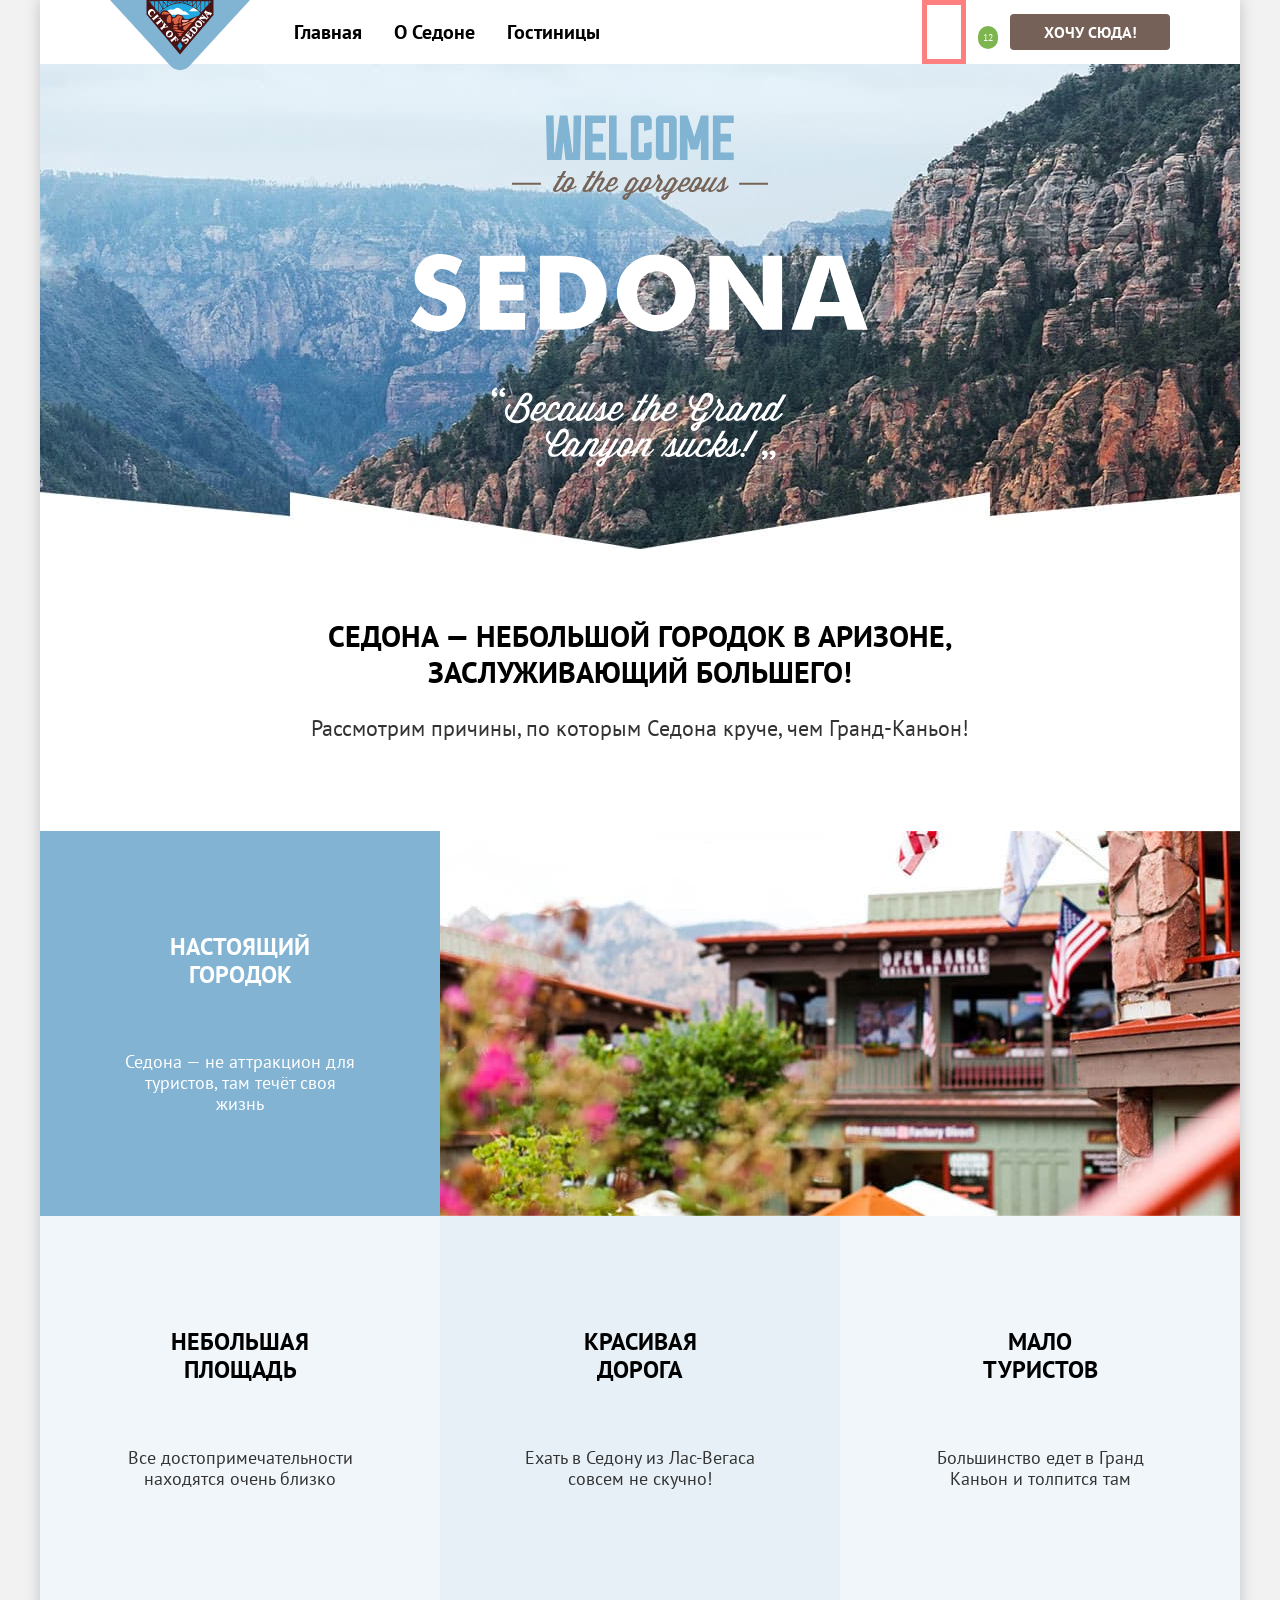
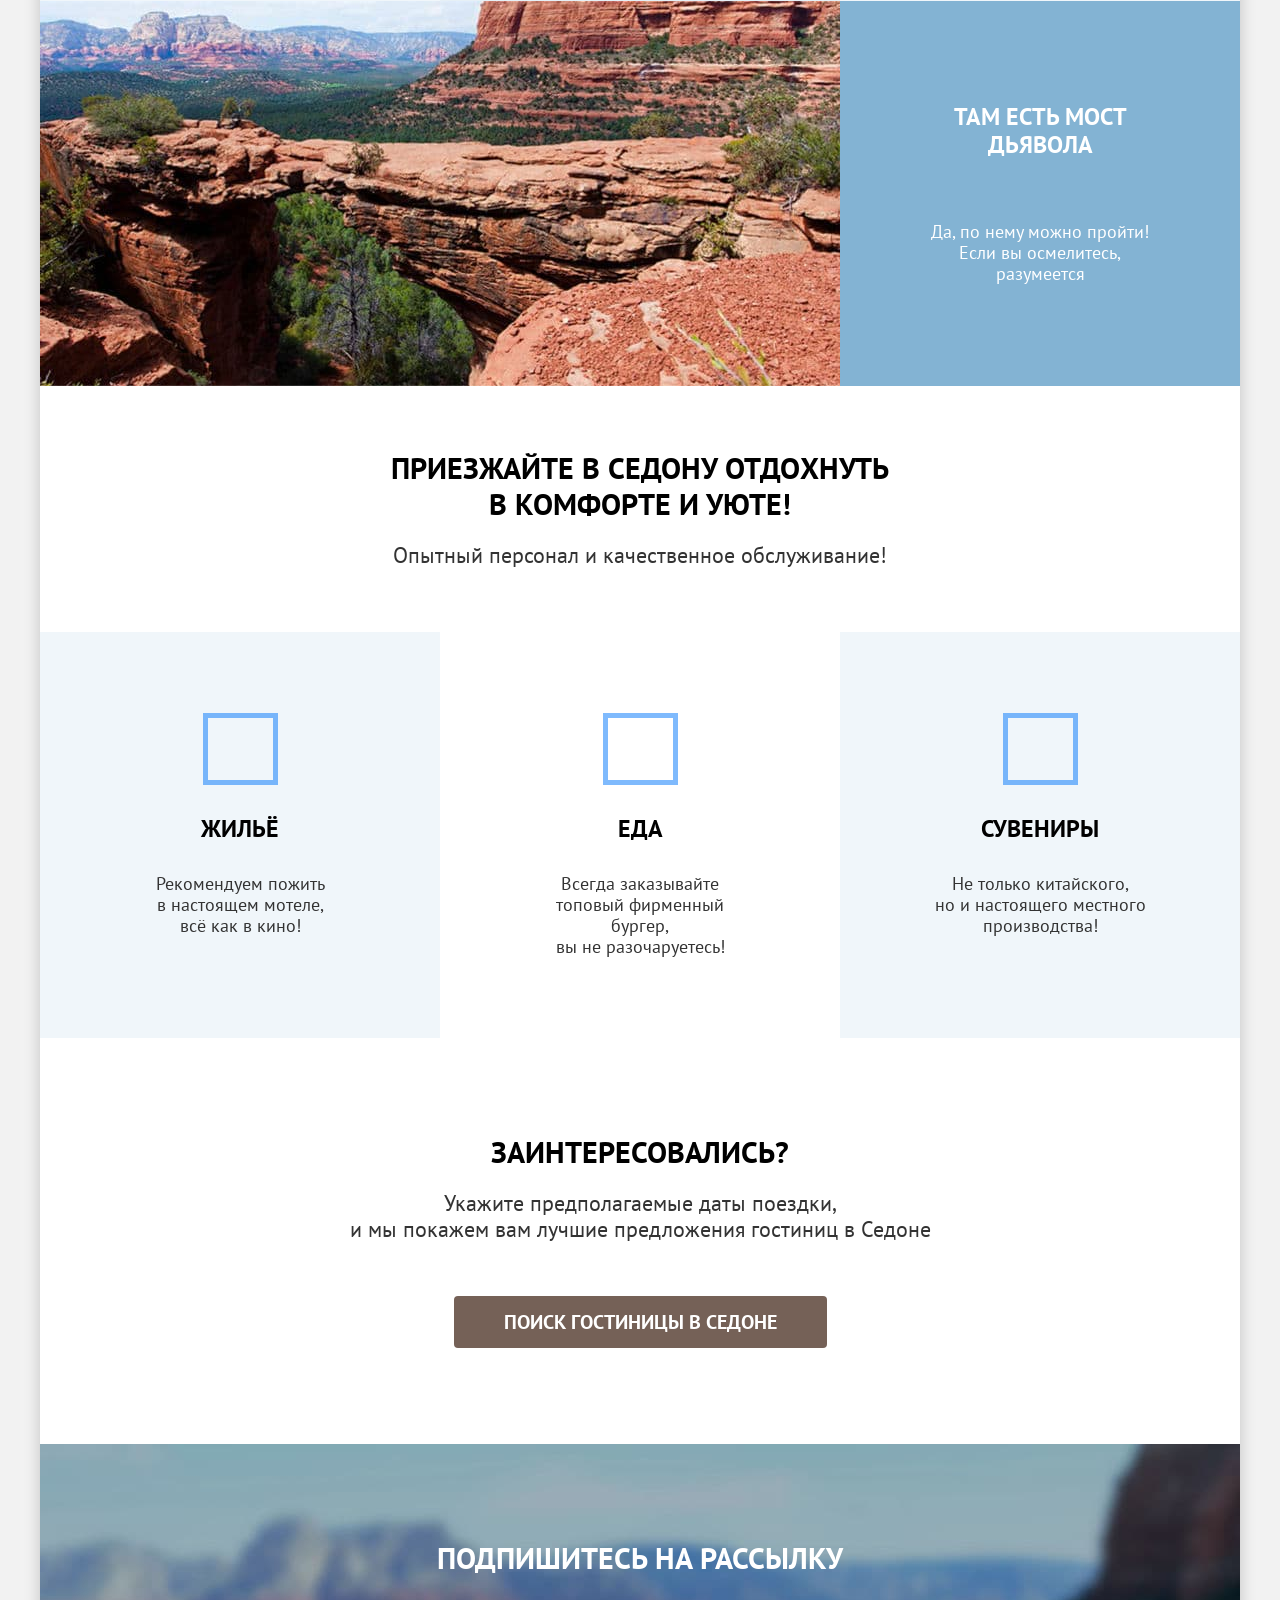
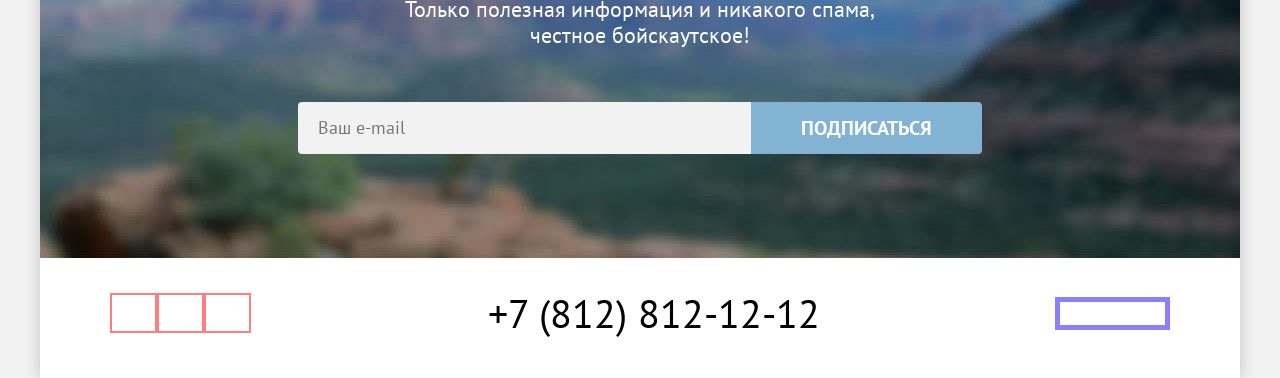
==== index.html @ a5dc52ec "Добавляет изменения в микросетках разметки" ====
<!DOCTYPE html>
<html lang="ru">

<head>
   <meta charset="utf-8">
   <title>Город Седона – каньоны Аризоны</title>
   <link rel="stylesheet" href="styles/styles.css">
</head>

<body>
   <div class="container">
      <header class="header" data-test="header">
         <nav class="nav">
            <a class="logo" href="index.html" aria-current="page">
               <img src="images/logo.svg" width="140" height="70" alt="Логотип сайта города Седона">
            </a>
            <ul class="list nav-list">
               <li class="nav-item">
                  <a class="nav-link nav-link-current" aria-current="page">Главная</a>
               </li>
               <li class="nav-item">
                  <a class="nav-link" href="#">О Седоне</a>
               </li>
               <li class="nav-item">
                  <a class="nav-link" href="catalog.html">Гостиницы</a>
               </li>
            </ul>
            <ul class="list nav-list user-menu-list">
               <li class="user-menu-item">
                  <a class="nav-link user-menu-search" href="#">
                     <span class="visually-hidden">Поиск по сайту</span>
                  </a>
               </li>
               <li class="user-menu-item">
                  <a class="nav-link user-menu-favorites" href="#">
                     <span class="visually-hidden">Гостиниц в избранном</span>
                     <span class="favorites-number">12</span>
                  </a>
               </li>
               <li class="user-menu-item">
                  <a class="button user-menu-button" href="#">Хочу сюда!
                  </a>
               </li>
            </ul>
         </nav>
      </header>
      <main class="main" data-test="main">
         <section class="welcome" data-test="hero">
            <h1 class="visually-hidden">Добро пожаловать в Седону!</h1>
            <img class="welcome-img" src="images/welcome.svg" width="458" height="352" lang="en"
               alt="Welcome to the gorgeous Sedona, because the Grand Canyon sucks!">
         </section>
         <section class="advantages" data-test="advantages">
            <div class="title-wrapper advantages-wrapper">
               <h2 class="title">Седона — небольшой городок в Аризоне, заслуживающий большего!</h2>
               <p class="title-text">Рассмотрим причины, по которым Седона круче, чем Гранд-Каньон!</p>
            </div>
            <ul class="list advantages-list">
               <li class="advantages-item-special">
                  <div class="advantages-item advantages-item-wrap">
                     <h3 class="subtitle subtitle-special">Настоящий городок</h3>
                     <p class="subtitle-text">Седона — не аттракцион для туристов, там течёт своя жизнь</p>
                  </div>
                  <img class="advantages-img" src="images/pictures/town-view.jpg" width="800" height="385"
                     alt="Уголок Седоны на фоне гор">
               </li>
               <li class="advantages-item">
                  <h3 class="subtitle subtitle-advantages">Небольшая площадь</h3>
                  <p class="subtitle-text">Все достопримечательности находятся очень близко</p>
               </li>
               <li class="advantages-item advantages-item-different">
                  <h3 class="subtitle subtitle-advantages">Красивая <br> дорога</h3>
                  <p class="subtitle-text">Ехать в Седону из Лас-Вегаса совсем не скучно!</p>
               </li>
               <li class="advantages-item">
                  <h3 class="subtitle subtitle-advantages">Мало <br> туристов</h3>
                  <p class="subtitle-text">Большинство едет в Гранд Каньон и толпится там</p>
               </li>
               <li class="advantages-item-special">
                  <img class="advantages-img" src="images/pictures/bridge.jpg" width="800" height="385"
                     alt="Мост дьявола">
                  <div class="advantages-item advantages-item-wrap">
                     <h3 class="subtitle subtitle-special">Там есть мост дьявола</h3>
                     <p class="subtitle-text">Да, по нему можно пройти! Если вы осмелитесь, разумеется</p>
                  </div>
               </li>
            </ul>
         </section>
         <section class="advices">
            <div class="title-wrapper advices-wrapper">
               <h2 class="title">Приезжайте в Седону отдохнуть <br> в комфорте и уюте!</h2>
               <p class="title-text">Опытный персонал и качественное обслуживание!</p>
            </div>
            <ul class="list advices-list">
               <li class="advices-item advices-item-special">
                  <div class="advices-img"></div>
                  <h3 class="subtitle">Жильё</h3>
                  <p class="subtitle-text">Рекомендуем пожить <br> в настоящем мотеле, <br> всё как в кино!</p>
               </li>
               <li class="advices-item">
                  <div class="advices-img"></div>
                  <h3 class="subtitle">Еда</h3>
                  <p class="subtitle-text">Всегда заказывайте <br> топовый фирменный бургер, <br> вы не разочаруетесь!
                  </p>
               </li>
               <li class="advices-item advices-item-special">
                  <div class="advices-img"></div>
                  <h3 class="subtitle">Сувениры</h3>
                  <p class="subtitle-text">Не только китайского, <br> но и настоящего местного производства!</p>
               </li>
            </ul>
         </section>
         <section class="search" data-test="search">
            <div class="title-wrapper search-wrapper">
               <h2 class="title">Заинтересовались?</h2>
               <p class="title-text">Укажите предполагаемые даты поездки, <br> и мы покажем вам лучшие предложения
                  гостиниц
                  в Седоне</p>
            </div>
            <a class="button button-search" href="#">Поиск гостиницы в Седоне</a>
         </section>
         <section class="subscribe subscribe-special" data-test="subscribe">
            <div class="title-wrapper subscribe-wrapper">
               <h2 class="title title-subscribe">Подпишитесь на рассылку</h2>
               <p class="title-text">Только полезная информация и никакого спама, <br> честное бойскаутское!</p>
            </div>
            <form class="subscribe-form" action="https://echo.htmlacademy.ru/" method="post">
               <label class="visually-hidden" for="subscribe-email">Введите ваш email</label>
               <input class="input" type="email" id="subscribe-email" name="subscribe-email" placeholder="Ваш e-mail"
                  required>
               <button class="button button-subscribe" type="submit">Подписаться</button>
            </form>
         </section>
      </main>
      <footer class="footer" data-test="footer">
         <section class="socials">
            <h2 class="visually-hidden">Мы в социальных сетях</h2>
            <ul class="list socials-list">
               <li class="socials-item">
                  <a class="socials-link socials-link-vk" href="https://vk.com/htmlacademy">
                     <span class="visually-hidden">ВКонтакте</span>
                  </a>
               </li>
               <li class="socials-item">
                  <a class="socials-link socials-link-telegram" href="https://t.me/htmlacademy">
                     <span class="visually-hidden">Телеграм</span>
                  </a>
               </li>
               <li class="socials-item">
                  <a class="socials-link socials-link-youtube" href="https://www.youtube.com/user/htmlacademyru">
                     <span class="visually-hidden" lang="en">YouTube</span>
                  </a>
               </li>
            </ul>
         </section>
         <address class="contacts"><a class="contacts-phone" href="tel:+78128121212">+7 (812) 812-12-12</a></address>
         <a class="developer-link" href="https://htmlacademy.ru/intensive/htmlcss">
            <span class="visually-hidden">Логотип разработчика сайта HTML Academy</span>
         </a>
      </footer>
   </div>
</body>

</html>
---- styles/styles.css ----
@font-face {
   font-family: "PT Sans";
   font-weight: 400;
   font-style: normal;
   font-display: swap;
   src: url("../fonts/ptsans-400.woff2") format("woff2");
 }

 @font-face {
   font-family: "PT Sans";
   font-weight: 700;
   font-style: normal;
   font-display: swap;
   src: url("../fonts/ptsans-700.woff2") format("woff2");
 }

 body {
  font-family: "PT Sans", sans-serif;
  font-size: 22px;
  line-height: 26px;
  color: #333333;
  background-color: #f2f2f2;
  margin: 0;
}

.container {
  background-color: #ffffff;
  box-shadow: 0 0 15px rgba(0, 0, 0, 0.2);
  display: flex;
  flex-direction: column;
  min-height: 100vh;
  margin: 0 auto;
  width: 1200px;
  text-align: center;
}

.visually-hidden {
  position: fixed;
  transform: scale(0);
}

.button {
  color: #ffffff;
  background-color: #82B3D3;
  font-family: inherit;
  font-size: 16px;
  line-height: 20px;
  font-weight: 700;
  text-transform: uppercase;
  text-decoration: none;
  border-style: none;
}

.header {
  color: #000000;
  padding: 0 70px;
}

.nav {
  display: flex;
  gap: 28px;
}

.logo {
  margin-bottom: -6px;
  position: relative;
}

.nav img {
  display: block;
}

.list {
  list-style: none;
  margin: 0;
  padding: 0;
}

.nav-list {
  width: 480px;
  display: flex;
  flex-wrap: wrap;
  align-items: center;
}

.user-menu-list {
  margin-left: auto;
  width: 350px;
  justify-content: end;
}

.nav-link {
  font-size: 20px;
  line-height: 24px;
  font-weight: 700;
  text-transform: capitalize;
  color: inherit;
  text-decoration: none;
  padding: 20px 16px;
  display: block;
}

.user-menu-list .nav-link {
  width: 20px;
  height: 20px;
  padding: 22px 12px;
}

.user-menu-search {
  outline: 5px solid rgba(252, 0, 0, 0.5);
  outline-offset: -5px;
}

.favorites-number {
  color: #ffffff;
  background-color: #7db54f;
  font-size: 10px;
  line-height: 10px;
  font-weight: 400;
  border-radius: 10px;
  padding: 5px;
}

.user-menu-button {
  background-color: #756157;
  display: block;
  min-width: 130px;
  padding: 8px 15px;
  border-radius: 4px;
}

.main {
  flex-grow: 1;
}

.welcome {
  background-image: url("../images/pictures/background-rocks-1.jpg");
  background-repeat: no-repeat;
  background-color: #95d0f7;
  background-size: cover;
  background-position: center;
  display: flex;
  justify-content: center;
  padding: 51px 0 82px;
}

.title-wrapper {
  display: flex;
  flex-direction: column;
  padding: 69px 200px;
  gap: 20px;
}

.advantages-wrapper {
  margin-bottom: 21px;
  gap: 25px;
}

.advices-wrapper {
  padding: 64px 200px;
}

.search {
  display: flex;
  flex-direction: column;
  align-items: center;
  padding: 27px 0 96px;
}

.search-wrapper {
  padding-bottom: 54px;
}

.subscribe {
  display: flex;
  flex-direction: column;
  padding: 27px 0 104px;
}

.subscribe-wrapper {
  padding-bottom: 54px;
}

.subscribe-form {
  display: flex;
  padding: 0 258px;
}

.title {
  color: #000000;
  font-size: 30px;
  line-height: 36px;
  font-weight: 700;
  text-transform: uppercase;
  margin: 0;
}

.title-text {
  margin: 0;
}

.subtitle {
  color: #000000;
  font-size: 24px;
  line-height: 28px;
  font-weight: 700;
  text-transform: uppercase;
  margin: 0;
}

.subtitle-special {
  color: #ffffff;
}

.subtitle-text {
  font-size: 18px;
  line-height: 21px;
  margin: 0;
}

.advantages {
  display: flex;
  flex-direction: column;
  flex-wrap: wrap;
}

.advantages-list {
  display: flex;
  flex-wrap: wrap;
}

.advantages-item {
  background-color: rgba(131, 179, 211, 0.12);
  display: flex;
  flex-direction: column;
  flex-grow: 1;
  align-items: center;
  gap: 63px;
  width: 400px;
  padding: 112px 85px 112px;
  box-sizing: border-box;
}

.advantages-item-special {
  background-color: #83b3d3;
  color: #ffffff;
  display: flex;
  flex-direction: row;
  width: 1200px;
}

.advantages-item-wrap {
  gap: 62px;
  padding: 102px 85px 102px;
}

.advantages-img {
  display: block;
}

.advantages-item-different {
  background-color:rgba(131, 179, 211, 0.2);
}

.advices {
  display: flex;
  flex-direction: column;
  flex-wrap: wrap;
}

.advices-list {
  display: flex;
  flex-wrap: wrap;
}

.advices-item {
  display: flex;
  flex-direction: column;
  flex-grow: 1;
  align-items: center;
  gap: 30px;
  width: 400px;
  padding: 81px 85px;
  box-sizing: border-box;
}

.advices-item-special {
  background-color: rgba(131, 179, 211, 0.12);
}

.advices-img {
  outline: 5px solid rgba(0, 118, 252, 0.5);
  outline-offset: -5px;
  width: 75px;
  height: 72px;
}

.button-search {
  background-color: #756157;
  font-size: 20px;
  line-height: 36px;
  padding: 8px 50px;
  border-radius: 4px;
}

.title-subscribe {
  color: #ffffff;
}

.subscribe-special {
  background-image: url("../images/pictures/background-rocks-3.jpg");
  background-size: cover;
  background-repeat: no-repeat;
  background-color: #95d0f7;
  color: #ffffff;
}

.input {
  background-color: #f2f2f2;
  font-family: inherit;
  font-size: 18px;
  line-height: 24px;
  text-indent: 20px;
  padding: 0;
  border: none;
  border-radius: 4px 0 0 4px;
  flex-grow: 1;
}

.button-subscribe {
  font-size: 20px;
  line-height: 36px;
  padding: 8px 50px;
  border-radius: 0 4px 4px 0;
}

.footer {
  display: flex;
  justify-content: space-between;
  align-items: center;
  padding: 35px 70px 45px;
}

.socials {
  width: 142px;
  height: 40px;
}

.socials-list {
  display: flex;
}

.socials-item {
  outline: 2px solid rgba(252, 0, 0, 0.5);
  outline-offset: -2px;
}

.socials-link {
  display: block;
  width: 47px;
  height: 40px;
  /* color: inherit; */
  text-decoration: none;
}

.contacts-phone {
  color: #000000;
  font-style: normal;
  font-size: 40px;
  line-height: 40px;
  text-transform: uppercase;
  text-decoration: none;
  display: inline-block;
}

.developer-link {
  outline: 5px solid rgba(25, 0, 252, 0.5);
  outline-offset: -5px;
  color: inherit;
  text-decoration: none;
  width: 115px;
  height: 33px;
}

.catalog-top {
  background-image: url("../images/pictures/background-rocks-2.jpg");
  background-repeat: no-repeat;
  background-size: cover;
  background-color: #95d0f7;
  color: #ffffff;
  text-align: left;
  display: flex;
  flex-direction: column;
  padding: 35px 70px 70px;
  margin-bottom: 50px;
}

.catalog-top-title {
  margin: 0;
  margin-bottom: 8px;
  font-size: 60px;
  font-weight: 700;
  line-height: 78px;
}

.breadcrumbs-list {
  margin: 0;
  margin-bottom: 40px;
  display: flex;
}

.breadcrumbs-link {
  display: block;
  font-size: 16px;
  line-height: 21px;
  color: inherit;
  text-decoration: none;
}

.filter-form {
  display: flex;
  gap: 70px;
}

.filter-group {
  margin: 0;
  margin-bottom: 3px;
  padding: 0;
  border: none;
  display: flex;
  gap: 18px;
  flex-direction: column;
}

.filter-group-price {
  display: grid;
  grid-template-columns: 1fr 1fr;
  column-gap: 2px;
  align-content: space-between;
  margin-left: 70px;
}

.filter-list {
  display: grid;
  gap: 16px;
}

.filter-title {
  font-size: 20px;
  line-height: 24px;
  font-weight: 700;
  margin-bottom: 32px;
  padding: 0;
}

.filter-item {
  font-size: 18px;
  line-height: 23px;
}

.filter-input {
  font-weight: 700;
  width: 143px;
  padding-block: 12px;
}

.filter-input-right {
  border-radius: 0 4px 4px 0;
}

.input-box {
  font-family: inherit;
  font-size: inherit;
}

.button-slider {
  margin: 0;
  padding: 0;
  width: 20px;
  height: 20px;
  border-radius: 5px;
  border-style: none;
}

.button-slider-right {
  justify-self: center;
}

.filter-form-buttons {
  display: flex;
  flex-direction: column;
  justify-content: end;
}

.filter-form-button {
  display: block;
  min-width: 191px;
  padding: 8px 16px;
  border-radius: 4px;
}

.button-reset {
  background-color: transparent;
  margin-top: 32px;
  outline: 1px solid #ffffff;
  outline-offset: -1px;
}

.sorting-wrapper {
  display: flex;
  justify-content: space-between;
  align-items: center;
  padding: 0 70px;
  margin-bottom: 40px;
}

.select-sorting {
  background-color: #ffffff;
  color: #333333;
  font-family: inherit;
  font-size: 18px;
  line-height: 21px;
  border: 2px solid #e5e5e5;
  border-radius: 4px;
}

.view-mode-list {
  display: flex;
  gap: 8px;
}

.view-mode-item {
  outline: 5px solid rgba(252, 0, 0, 0.5);
  outline-offset: -5px;
  width: 48px;
  height: 48px;
}

.view-mode-link {
  color: inherit;
  text-decoration: none;
}

.catalog {
  text-align: left;
  margin-bottom: 60px;
}

.catalog-list {                                   /*                   */
  display: grid;
  grid-template-columns: repeat(3, 1fr);
  gap: 20px;
  padding: 0 70px;
  margin-bottom: 80px;
}

.catalog-item {                                   /*                   */
  outline: 1px solid #e6e6e6;
  border-radius: 4px;
  display: grid;
  grid-template-columns: 1fr 1fr;
  row-gap: 16px;
  column-gap: 20px;
  padding: 20px;
  box-sizing: border-box;
}

.catalog-img-link {                                /*                   */
  text-decoration: none;
  grid-column: 1 / -1;
}

.catalog-image {
  display: block;
}

.catalog-title-link {                             /*                   */
  text-decoration: none;
  grid-column: 1 / -1;
}

.catalog-title {
  text-transform: capitalize;
}

.subtitle-text-price {
  /* text-align: right; */       /** задаёт Ширину по всей ячейке*/
  justify-self: end;             /** задаёт Ширину по Элементу */
}

.button-info {
  background-color: #756157;
  display: block;
  text-align: center;
  min-width: 110px;
  padding: 8px 15px;
  border-radius: 4px;
}

.button-favorite {
  display: block;
  min-width: 110px;
  padding: 8px 15px;
  border-radius: 4px;
}

.button-favorite-active {
  background-color: #7db54f;
}

.button-rating {
  color: #000000;
  background-color: #F2F2F2;
  font-weight: 400;
  text-align: center;
  min-width: 110px;
  padding: 9px 15px 8px;
  border-radius: 4px;
}

.catalog-item p {
  margin: 0;
}

.pagination-list {
  display: flex;
  padding: 0 70px;
  gap: 8px;
}

.button-pagination {
  display: block;
  font-size: 20px;
  line-height: 36px;
  padding: 12px 24px;
  border-radius: 4px;
}

.button-pagination-current {
  color: #000000;
  background-color: #F2F2F2;
}

.pagination-dots {
  font-weight: 400;
  color: #000000;
  background-color: transparent;
}

.button-pagination-two-digits {
  padding: 12px 18px;
}


/* .subtitle-advantages::after {
  content: "";
  position: absolute;
  left: 0;
  right: 0;
  bottom: -2px;
  background-color: black;
  height: 2px;
}

.subtitle-advantages {
  position: relative;
} */
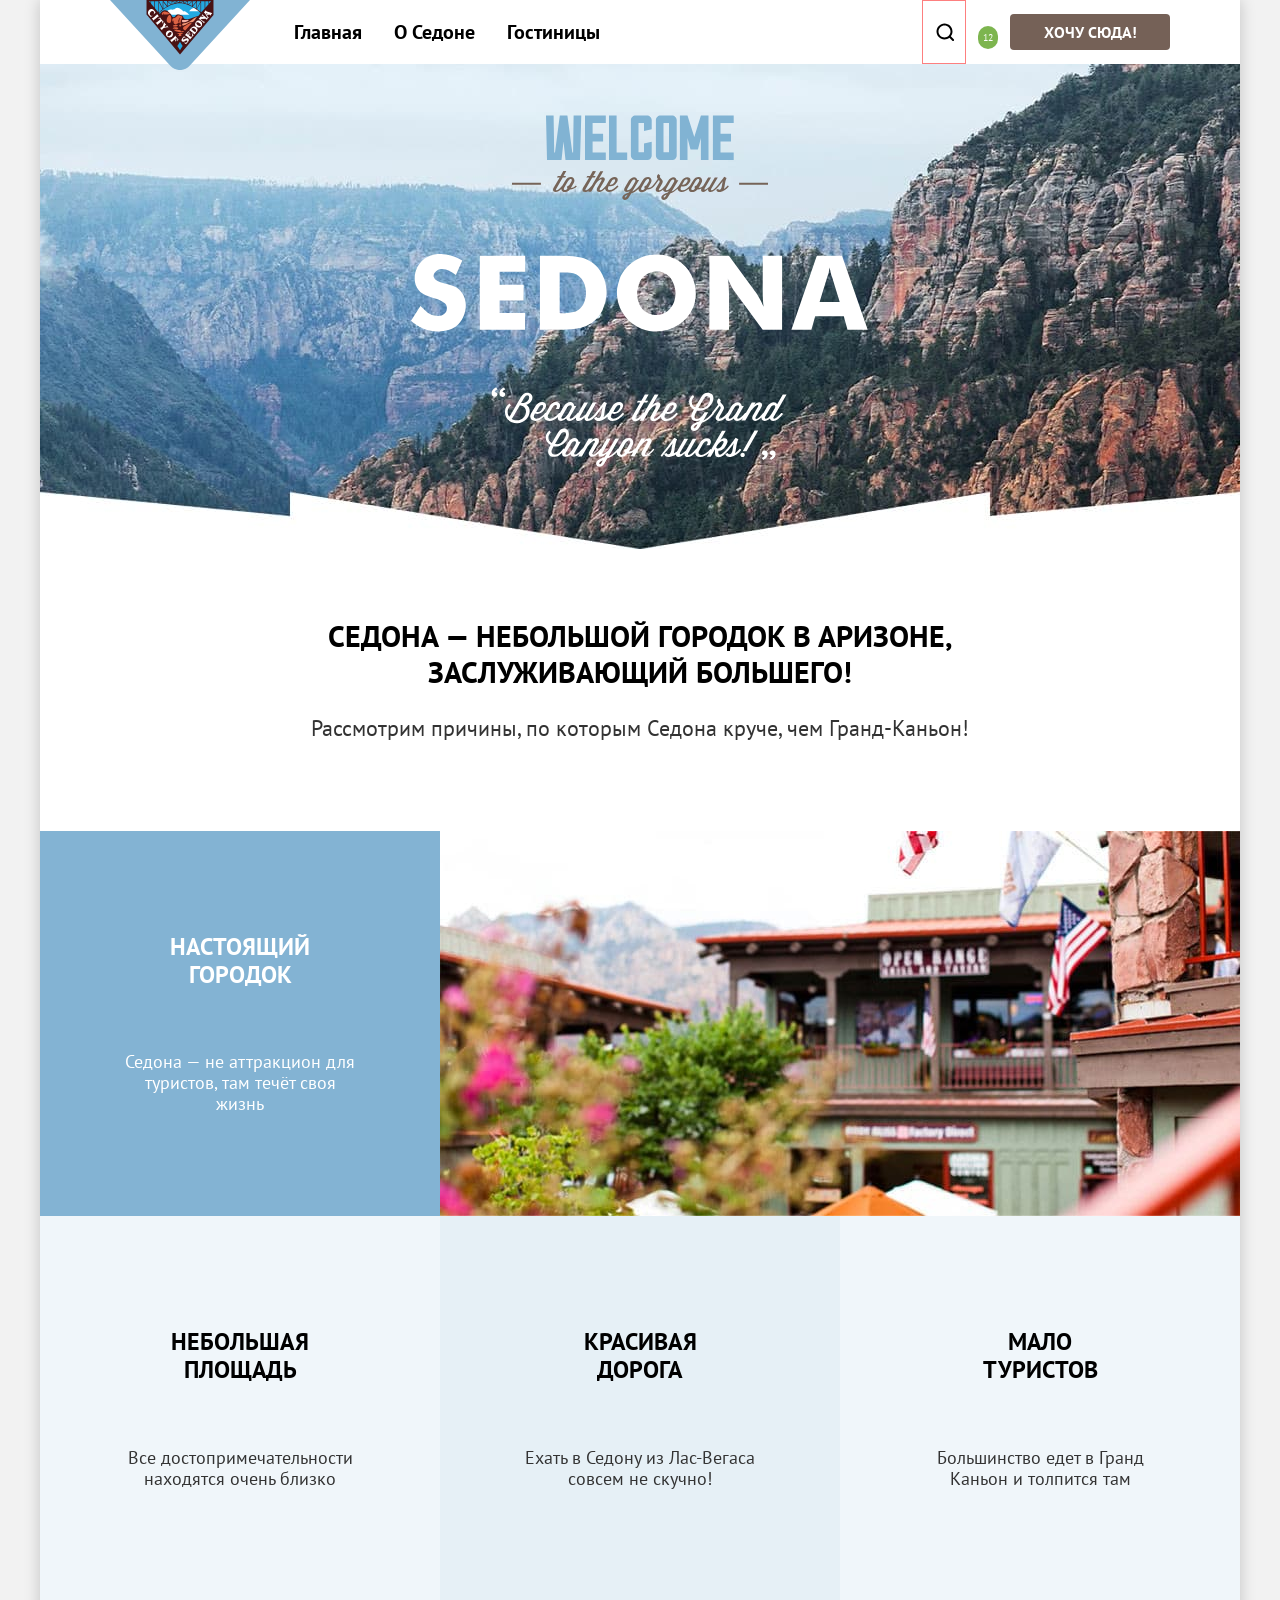
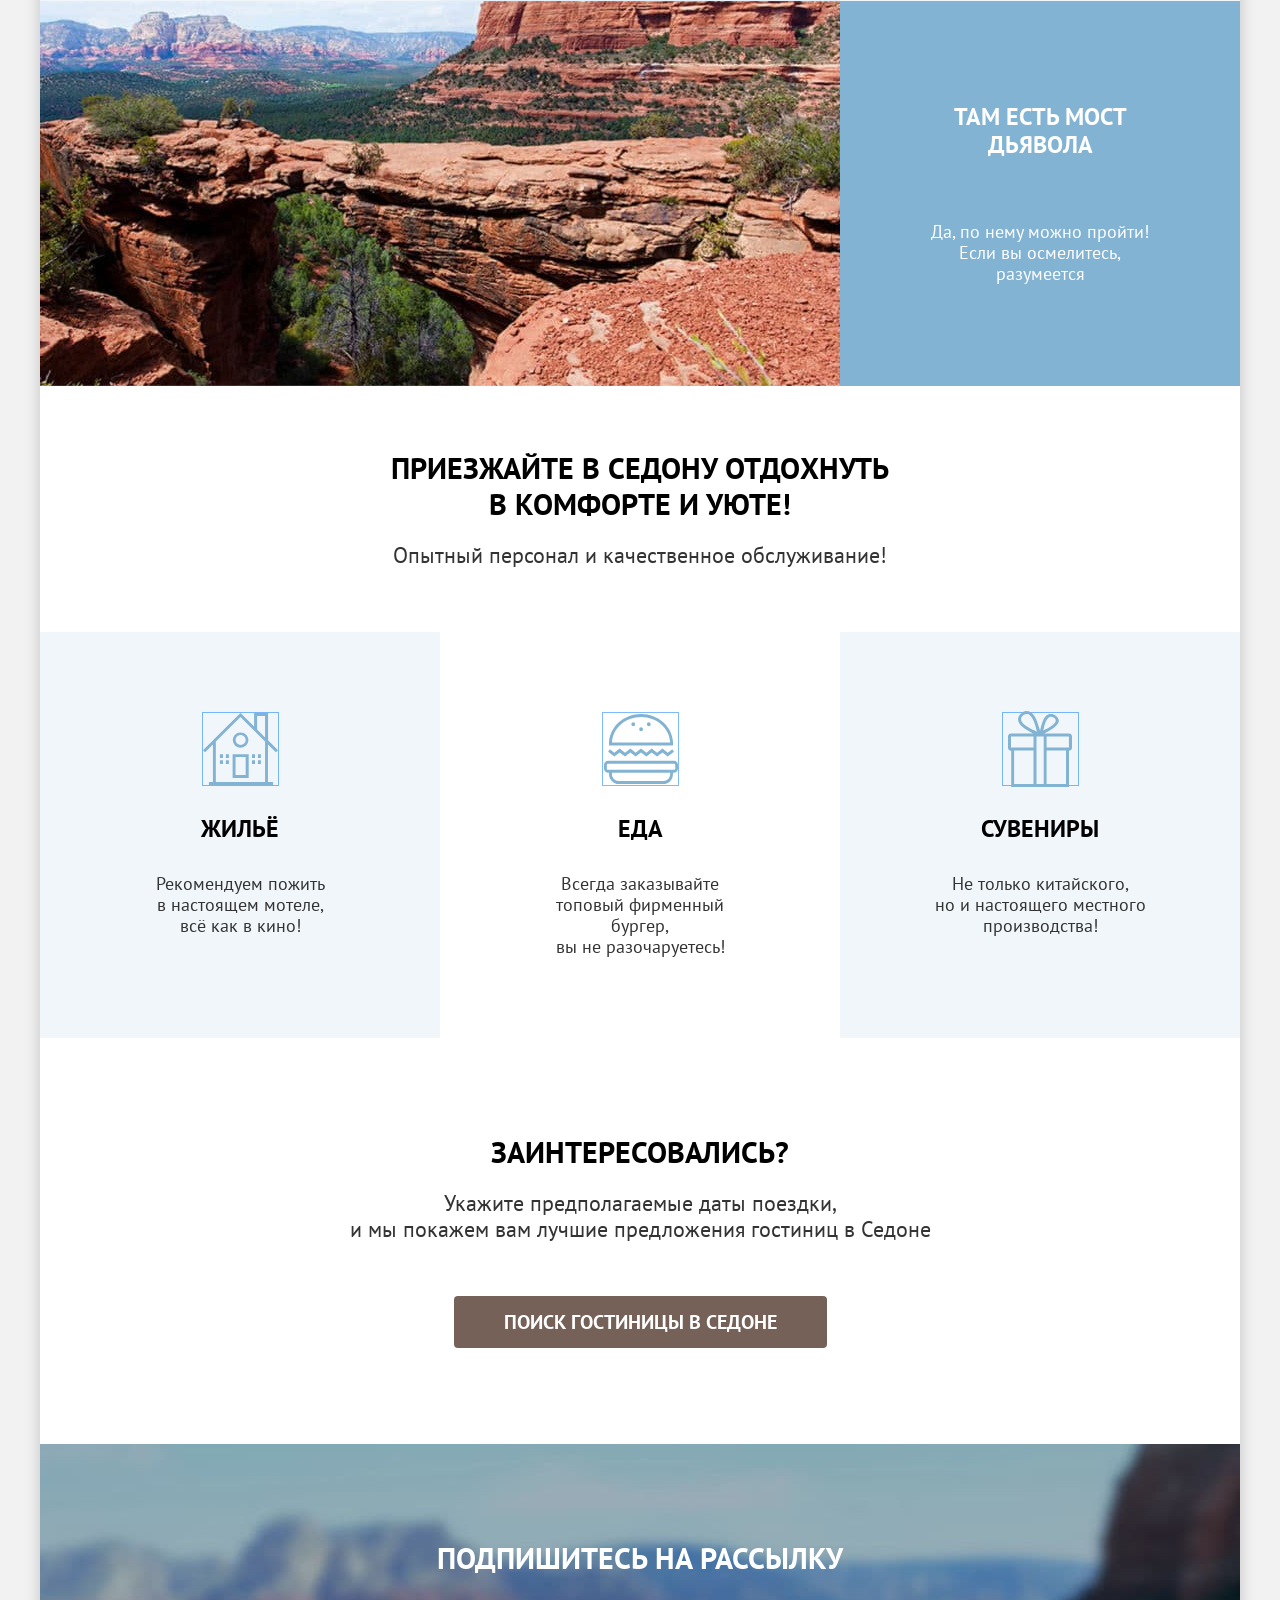
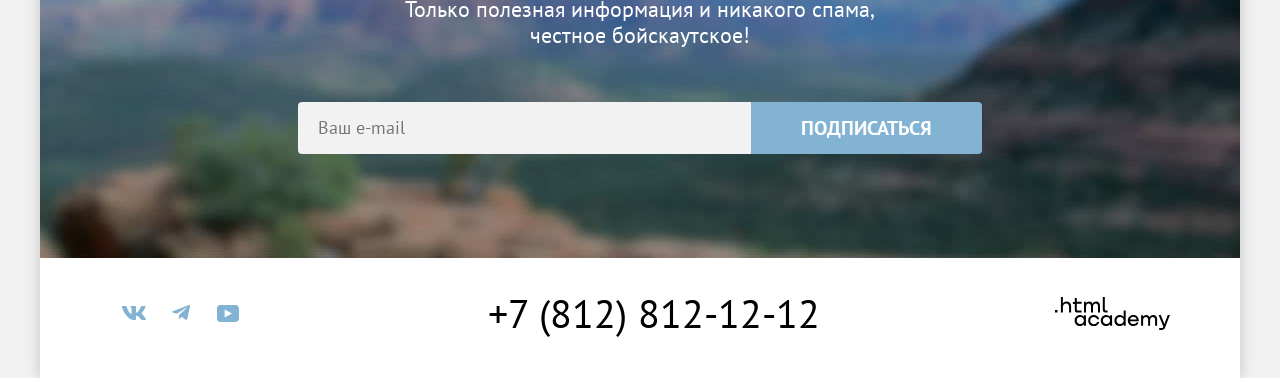
==== commit a579abf2: "Добавляет декоративные элементы на сайт" ====
--- a/index.html
+++ b/index.html
@@ -1,164 +1,163 @@
 <!DOCTYPE html>
 <html lang="ru">
 
-<head>
-   <meta charset="utf-8">
-   <title>Город Седона – каньоны Аризоны</title>
-   <link rel="stylesheet" href="styles/styles.css">
-</head>
+  <head>
+    <meta charset="utf-8">
+    <title>Город Седона – каньоны Аризоны</title>
+    <link rel="stylesheet" href="styles/styles.css">
+  </head>
 
-<body>
-   <div class="container">
+  <body>
+    <div class="container">
       <header class="header" data-test="header">
-         <nav class="nav">
-            <a class="logo" href="index.html" aria-current="page">
-               <img src="images/logo.svg" width="140" height="70" alt="Логотип сайта города Седона">
-            </a>
-            <ul class="list nav-list">
-               <li class="nav-item">
-                  <a class="nav-link nav-link-current" aria-current="page">Главная</a>
-               </li>
-               <li class="nav-item">
-                  <a class="nav-link" href="#">О Седоне</a>
-               </li>
-               <li class="nav-item">
-                  <a class="nav-link" href="catalog.html">Гостиницы</a>
-               </li>
-            </ul>
-            <ul class="list nav-list user-menu-list">
-               <li class="user-menu-item">
-                  <a class="nav-link user-menu-search" href="#">
-                     <span class="visually-hidden">Поиск по сайту</span>
-                  </a>
-               </li>
-               <li class="user-menu-item">
-                  <a class="nav-link user-menu-favorites" href="#">
-                     <span class="visually-hidden">Гостиниц в избранном</span>
-                     <span class="favorites-number">12</span>
-                  </a>
-               </li>
-               <li class="user-menu-item">
-                  <a class="button user-menu-button" href="#">Хочу сюда!
-                  </a>
-               </li>
-            </ul>
-         </nav>
+        <nav class="nav">
+          <a class="logo" href="index.html" aria-current="page">
+            <img src="images/logo.svg" width="140" height="70" alt="Логотип сайта города Седона">
+          </a>
+          <ul class="list nav-list">
+            <li class="nav-item">
+              <a class="nav-link nav-link-current" aria-current="page">Главная</a>
+            </li>
+            <li class="nav-item">
+              <a class="nav-link" href="#">О Седоне</a>
+            </li>
+            <li class="nav-item">
+              <a class="nav-link" href="catalog.html">Гостиницы</a>
+            </li>
+          </ul>
+          <ul class="list nav-list user-menu-list">
+            <li class="user-menu-item">
+              <a class="nav-link user-menu-search" href="#">
+                <span class="visually-hidden">Поиск по сайту</span>
+              </a>
+            </li>
+            <li class="user-menu-item">
+              <a class="nav-link user-menu-favorites" href="#">
+                <span class="visually-hidden">Гостиниц в избранном</span>
+                <span class="favorites-number">12</span>
+              </a>
+            </li>
+            <li class="user-menu-item">
+              <a class="button user-menu-button" href="#">Хочу сюда!
+              </a>
+            </li>
+          </ul>
+        </nav>
       </header>
       <main class="main" data-test="main">
-         <section class="welcome" data-test="hero">
-            <h1 class="visually-hidden">Добро пожаловать в Седону!</h1>
-            <img class="welcome-img" src="images/welcome.svg" width="458" height="352" lang="en"
-               alt="Welcome to the gorgeous Sedona, because the Grand Canyon sucks!">
-         </section>
-         <section class="advantages" data-test="advantages">
-            <div class="title-wrapper advantages-wrapper">
-               <h2 class="title">Седона — небольшой городок в Аризоне, заслуживающий большего!</h2>
-               <p class="title-text">Рассмотрим причины, по которым Седона круче, чем Гранд-Каньон!</p>
-            </div>
-            <ul class="list advantages-list">
-               <li class="advantages-item-special">
-                  <div class="advantages-item advantages-item-wrap">
-                     <h3 class="subtitle subtitle-special">Настоящий городок</h3>
-                     <p class="subtitle-text">Седона — не аттракцион для туристов, там течёт своя жизнь</p>
-                  </div>
-                  <img class="advantages-img" src="images/pictures/town-view.jpg" width="800" height="385"
-                     alt="Уголок Седоны на фоне гор">
-               </li>
-               <li class="advantages-item">
-                  <h3 class="subtitle subtitle-advantages">Небольшая площадь</h3>
-                  <p class="subtitle-text">Все достопримечательности находятся очень близко</p>
-               </li>
-               <li class="advantages-item advantages-item-different">
-                  <h3 class="subtitle subtitle-advantages">Красивая <br> дорога</h3>
-                  <p class="subtitle-text">Ехать в Седону из Лас-Вегаса совсем не скучно!</p>
-               </li>
-               <li class="advantages-item">
-                  <h3 class="subtitle subtitle-advantages">Мало <br> туристов</h3>
-                  <p class="subtitle-text">Большинство едет в Гранд Каньон и толпится там</p>
-               </li>
-               <li class="advantages-item-special">
-                  <img class="advantages-img" src="images/pictures/bridge.jpg" width="800" height="385"
-                     alt="Мост дьявола">
-                  <div class="advantages-item advantages-item-wrap">
-                     <h3 class="subtitle subtitle-special">Там есть мост дьявола</h3>
-                     <p class="subtitle-text">Да, по нему можно пройти! Если вы осмелитесь, разумеется</p>
-                  </div>
-               </li>
-            </ul>
-         </section>
-         <section class="advices">
-            <div class="title-wrapper advices-wrapper">
-               <h2 class="title">Приезжайте в Седону отдохнуть <br> в комфорте и уюте!</h2>
-               <p class="title-text">Опытный персонал и качественное обслуживание!</p>
-            </div>
-            <ul class="list advices-list">
-               <li class="advices-item advices-item-special">
-                  <div class="advices-img"></div>
-                  <h3 class="subtitle">Жильё</h3>
-                  <p class="subtitle-text">Рекомендуем пожить <br> в настоящем мотеле, <br> всё как в кино!</p>
-               </li>
-               <li class="advices-item">
-                  <div class="advices-img"></div>
-                  <h3 class="subtitle">Еда</h3>
-                  <p class="subtitle-text">Всегда заказывайте <br> топовый фирменный бургер, <br> вы не разочаруетесь!
-                  </p>
-               </li>
-               <li class="advices-item advices-item-special">
-                  <div class="advices-img"></div>
-                  <h3 class="subtitle">Сувениры</h3>
-                  <p class="subtitle-text">Не только китайского, <br> но и настоящего местного производства!</p>
-               </li>
-            </ul>
-         </section>
-         <section class="search" data-test="search">
-            <div class="title-wrapper search-wrapper">
-               <h2 class="title">Заинтересовались?</h2>
-               <p class="title-text">Укажите предполагаемые даты поездки, <br> и мы покажем вам лучшие предложения
-                  гостиниц
-                  в Седоне</p>
-            </div>
-            <a class="button button-search" href="#">Поиск гостиницы в Седоне</a>
-         </section>
-         <section class="subscribe subscribe-special" data-test="subscribe">
-            <div class="title-wrapper subscribe-wrapper">
-               <h2 class="title title-subscribe">Подпишитесь на рассылку</h2>
-               <p class="title-text">Только полезная информация и никакого спама, <br> честное бойскаутское!</p>
-            </div>
-            <form class="subscribe-form" action="https://echo.htmlacademy.ru/" method="post">
-               <label class="visually-hidden" for="subscribe-email">Введите ваш email</label>
-               <input class="input" type="email" id="subscribe-email" name="subscribe-email" placeholder="Ваш e-mail"
-                  required>
-               <button class="button button-subscribe" type="submit">Подписаться</button>
-            </form>
-         </section>
+        <section class="welcome" data-test="hero">
+          <h1 class="visually-hidden">Добро пожаловать в Седону!</h1>
+          <img class="welcome-img" src="images/welcome.svg" width="458" height="352" lang="en"
+            alt="Welcome to the gorgeous Sedona, because the Grand Canyon sucks!">
+        </section>
+        <section class="advantages" data-test="advantages">
+          <div class="title-wrapper advantages-wrapper">
+            <h2 class="title">Седона — небольшой городок в Аризоне, заслуживающий большего!</h2>
+            <p class="title-text">Рассмотрим причины, по которым Седона круче, чем Гранд-Каньон!</p>
+          </div>
+          <ul class="list advantages-list">
+            <li class="advantages-item-special">
+              <div class="advantages-item advantages-item-wrap">
+                <h3 class="subtitle subtitle-special">Настоящий городок</h3>
+                <p class="subtitle-text">Седона — не аттракцион для туристов, там течёт своя жизнь</p>
+              </div>
+              <img class="advantages-img" src="images/pictures/town-view.jpg" width="800" height="385"
+                alt="Уголок Седоны на фоне гор">
+            </li>
+            <li class="advantages-item">
+              <h3 class="subtitle subtitle-advantages">Небольшая площадь</h3>
+              <p class="subtitle-text">Все достопримечательности находятся очень близко</p>
+            </li>
+            <li class="advantages-item advantages-item-different">
+              <h3 class="subtitle subtitle-advantages">Красивая <br> дорога</h3>
+              <p class="subtitle-text">Ехать в Седону из Лас-Вегаса совсем не скучно!</p>
+            </li>
+            <li class="advantages-item">
+              <h3 class="subtitle subtitle-advantages">Мало <br> туристов</h3>
+              <p class="subtitle-text">Большинство едет в Гранд Каньон и толпится там</p>
+            </li>
+            <li class="advantages-item-special">
+              <img class="advantages-img" src="images/pictures/bridge.jpg" width="800" height="385" alt="Мост дьявола">
+              <div class="advantages-item advantages-item-wrap">
+                <h3 class="subtitle subtitle-special">Там есть мост дьявола</h3>
+                <p class="subtitle-text">Да, по нему можно пройти! Если вы осмелитесь, разумеется</p>
+              </div>
+            </li>
+          </ul>
+        </section>
+        <section class="advices">
+          <div class="title-wrapper advices-wrapper">
+            <h2 class="title">Приезжайте в Седону отдохнуть <br> в комфорте и уюте!</h2>
+            <p class="title-text">Опытный персонал и качественное обслуживание!</p>
+          </div>
+          <ul class="list advices-list">
+            <li class="advices-item advices-item-special">
+              <div class="advices-img advices-img-house"></div>
+              <h3 class="subtitle">Жильё</h3>
+              <p class="subtitle-text">Рекомендуем пожить <br> в настоящем мотеле, <br> всё как в кино!</p>
+            </li>
+            <li class="advices-item">
+              <div class="advices-img advices-img-food"></div>
+              <h3 class="subtitle">Еда</h3>
+              <p class="subtitle-text">Всегда заказывайте <br> топовый фирменный бургер, <br> вы не разочаруетесь!
+              </p>
+            </li>
+            <li class="advices-item advices-item-special">
+              <div class="advices-img advices-img-gift"></div>
+              <h3 class="subtitle">Сувениры</h3>
+              <p class="subtitle-text">Не только китайского, <br> но и настоящего местного производства!</p>
+            </li>
+          </ul>
+        </section>
+        <section class="search" data-test="search">
+          <div class="title-wrapper search-wrapper">
+            <h2 class="title">Заинтересовались?</h2>
+            <p class="title-text">Укажите предполагаемые даты поездки, <br> и мы покажем вам лучшие предложения
+              гостиниц
+              в Седоне</p>
+          </div>
+          <a class="button button-search" href="#">Поиск гостиницы в Седоне</a>
+        </section>
+        <section class="subscribe subscribe-special" data-test="subscribe">
+          <div class="title-wrapper subscribe-wrapper">
+            <h2 class="title title-subscribe">Подпишитесь на рассылку</h2>
+            <p class="title-text">Только полезная информация и никакого спама, <br> честное бойскаутское!</p>
+          </div>
+          <form class="subscribe-form" action="https://echo.htmlacademy.ru/" method="post">
+            <label class="visually-hidden" for="subscribe-email">Введите ваш email</label>
+            <input class="input" type="email" id="subscribe-email" name="subscribe-email" placeholder="Ваш e-mail"
+              required>
+            <button class="button button-subscribe" type="submit">Подписаться</button>
+          </form>
+        </section>
       </main>
       <footer class="footer" data-test="footer">
-         <section class="socials">
-            <h2 class="visually-hidden">Мы в социальных сетях</h2>
-            <ul class="list socials-list">
-               <li class="socials-item">
-                  <a class="socials-link socials-link-vk" href="https://vk.com/htmlacademy">
-                     <span class="visually-hidden">ВКонтакте</span>
-                  </a>
-               </li>
-               <li class="socials-item">
-                  <a class="socials-link socials-link-telegram" href="https://t.me/htmlacademy">
-                     <span class="visually-hidden">Телеграм</span>
-                  </a>
-               </li>
-               <li class="socials-item">
-                  <a class="socials-link socials-link-youtube" href="https://www.youtube.com/user/htmlacademyru">
-                     <span class="visually-hidden" lang="en">YouTube</span>
-                  </a>
-               </li>
-            </ul>
-         </section>
-         <address class="contacts"><a class="contacts-phone" href="tel:+78128121212">+7 (812) 812-12-12</a></address>
-         <a class="developer-link" href="https://htmlacademy.ru/intensive/htmlcss">
-            <span class="visually-hidden">Логотип разработчика сайта HTML Academy</span>
-         </a>
+        <section class="socials">
+          <h2 class="visually-hidden">Мы в социальных сетях</h2>
+          <ul class="list socials-list">
+            <li class="socials-item">
+              <a class="socials-link socials-link-vk" href="https://vk.com/htmlacademy">
+                <span class="visually-hidden">ВКонтакте</span>
+              </a>
+            </li>
+            <li class="socials-item">
+              <a class="socials-link socials-link-telegram" href="https://t.me/htmlacademy">
+                <span class="visually-hidden">Телеграм</span>
+              </a>
+            </li>
+            <li class="socials-item">
+              <a class="socials-link socials-link-youtube" href="https://www.youtube.com/user/htmlacademyru">
+                <span class="visually-hidden" lang="en">YouTube</span>
+              </a>
+            </li>
+          </ul>
+        </section>
+        <address class="contacts"><a class="contacts-phone" href="tel:+78128121212">+7 (812) 812-12-12</a></address>
+        <a class="developer-link" href="https://htmlacademy.ru/intensive/htmlcss">
+          <span class="visually-hidden">Логотип разработчика сайта HTML Academy</span>
+        </a>
       </footer>
-   </div>
-</body>
+    </div>
+  </body>
 
-</html>+</html>
--- a/styles/styles.css
+++ b/styles/styles.css
@@ -107,8 +107,22 @@
 }
 
 .user-menu-search {
-  outline: 5px solid rgba(252, 0, 0, 0.5);
-  outline-offset: -5px;
+  outline: 1px solid rgba(252, 0, 0, 0.5);
+  outline-offset: -1px;
+  display: flex;
+  justify-content: end;
+  align-items: center;
+  width: 20px;
+  height: 20px;
+}
+
+.user-menu-search::before {
+  content: "";
+  display: block;
+  background: #000000;
+  width: 18px;
+  height: 18px;
+  mask: url("../images/icons/search.svg") no-repeat center;
 }
 
 .favorites-number {
@@ -289,10 +303,40 @@
 }
 
 .advices-img {
-  outline: 5px solid rgba(0, 118, 252, 0.5);
-  outline-offset: -5px;
+  outline: 1px solid rgba(0, 118, 252, 0.5);
+  display: flex;
+  justify-content: center;
+  align-items: center;
   width: 75px;
   height: 72px;
+}
+
+.advices-img-food {
+  justify-content: end;
+}
+
+.advices-img::before {
+  content: "";
+  display: block;
+  background: #83b3d3;
+}
+
+.advices-img-house::before {
+  width: 75px;
+  height: 72px;
+  mask: url("../images/house.svg") no-repeat center;
+}
+
+.advices-img-food::before {
+  width: 74px;
+  height: 70px;
+  mask: url("../images/food.svg") no-repeat;
+}
+
+.advices-img-gift::before {
+  width: 64px;
+  height: 76px;
+  mask: url("../images/gift.svg") no-repeat center;
 }
 
 .button-search {
@@ -350,17 +394,50 @@
   display: flex;
 }
 
-.socials-item {
-  outline: 2px solid rgba(252, 0, 0, 0.5);
-  outline-offset: -2px;
-}
-
 .socials-link {
-  display: block;
+  display: flex;
+  justify-content: center;
+  align-items: center;
   width: 47px;
   height: 40px;
   /* color: inherit; */
-  text-decoration: none;
+  /* text-decoration: none; */
+}
+
+.socials-link::before {
+  content: "";
+  display: block;
+  background: #83b3d3;
+}
+
+.socials-link-vk::before {
+  width: 24px;
+  height: 14px;
+  mask: url("../images/socials/vk.svg") no-repeat center;
+}
+
+.socials-link-telegram::before {
+  width: 18px;
+  height: 16px;
+  mask: url("../images/socials/telegram.svg") no-repeat center;
+}
+
+.socials-link-youtube::before {
+  width: 22px;
+  height: 17px;
+  mask: url("../images/socials/youtube.svg") no-repeat center;
+}
+
+.socials-link:hover::before {
+  background: #68a2ca;
+}
+
+.socials-link:focus::before {
+  background: #68a2ca;
+}
+
+.socials-link:active::before {
+  background: rgba(104, 162, 202, 0.3);
 }
 
 .contacts-phone {
@@ -373,13 +450,48 @@
   display: inline-block;
 }
 
+.contacts-phone:hover {
+  color: #756157;
+}
+
+.contacts-phone:focus {
+  color: #756157;
+}
+
+.contacts-phone:active {
+  color: rgba(117, 97, 87, 0.3);
+}
+
 .developer-link {
-  outline: 5px solid rgba(25, 0, 252, 0.5);
-  outline-offset: -5px;
-  color: inherit;
-  text-decoration: none;
+  display: flex;
+  justify-content: center;
+  align-items: center;
   width: 115px;
   height: 33px;
+  /* color: inherit; */
+  /* text-decoration: none; */
+  
+}
+
+.developer-link::before {
+  content: "";
+  display: block;
+  width: 115px;
+  height: 33px;
+  background: #000000;
+  mask: url("../images/developer-logo.svg") no-repeat center;
+}
+
+.developer-link:hover::before {
+  background: #756157;
+}
+
+.developer-link:focus::before {
+  background: #756157;
+}
+
+.developer-link:active::before {
+  background: rgba(117, 97, 87, 0.3);
 }
 
 .catalog-top {
@@ -546,7 +658,7 @@
   margin-bottom: 60px;
 }
 
-.catalog-list {                                   /*                   */
+.catalog-list {
   display: grid;
   grid-template-columns: repeat(3, 1fr);
   gap: 20px;
@@ -554,7 +666,7 @@
   margin-bottom: 80px;
 }
 
-.catalog-item {                                   /*                   */
+.catalog-item {
   outline: 1px solid #e6e6e6;
   border-radius: 4px;
   display: grid;
@@ -565,7 +677,7 @@
   box-sizing: border-box;
 }
 
-.catalog-img-link {                                /*                   */
+.catalog-img-link {
   text-decoration: none;
   grid-column: 1 / -1;
 }
@@ -574,7 +686,7 @@
   display: block;
 }
 
-.catalog-title-link {                             /*                   */
+.catalog-title-link {
   text-decoration: none;
   grid-column: 1 / -1;
 }
@@ -584,8 +696,7 @@
 }
 
 .subtitle-text-price {
-  /* text-align: right; */       /** задаёт Ширину по всей ячейке*/
-  justify-self: end;             /** задаёт Ширину по Элементу */
+  justify-self: end;
 }
 
 .button-info {
@@ -649,19 +760,4 @@
 
 .button-pagination-two-digits {
   padding: 12px 18px;
-}
-
-
-/* .subtitle-advantages::after {
-  content: "";
-  position: absolute;
-  left: 0;
-  right: 0;
-  bottom: -2px;
-  background-color: black;
-  height: 2px;
-}
-
-.subtitle-advantages {
-  position: relative;
-} */
+}
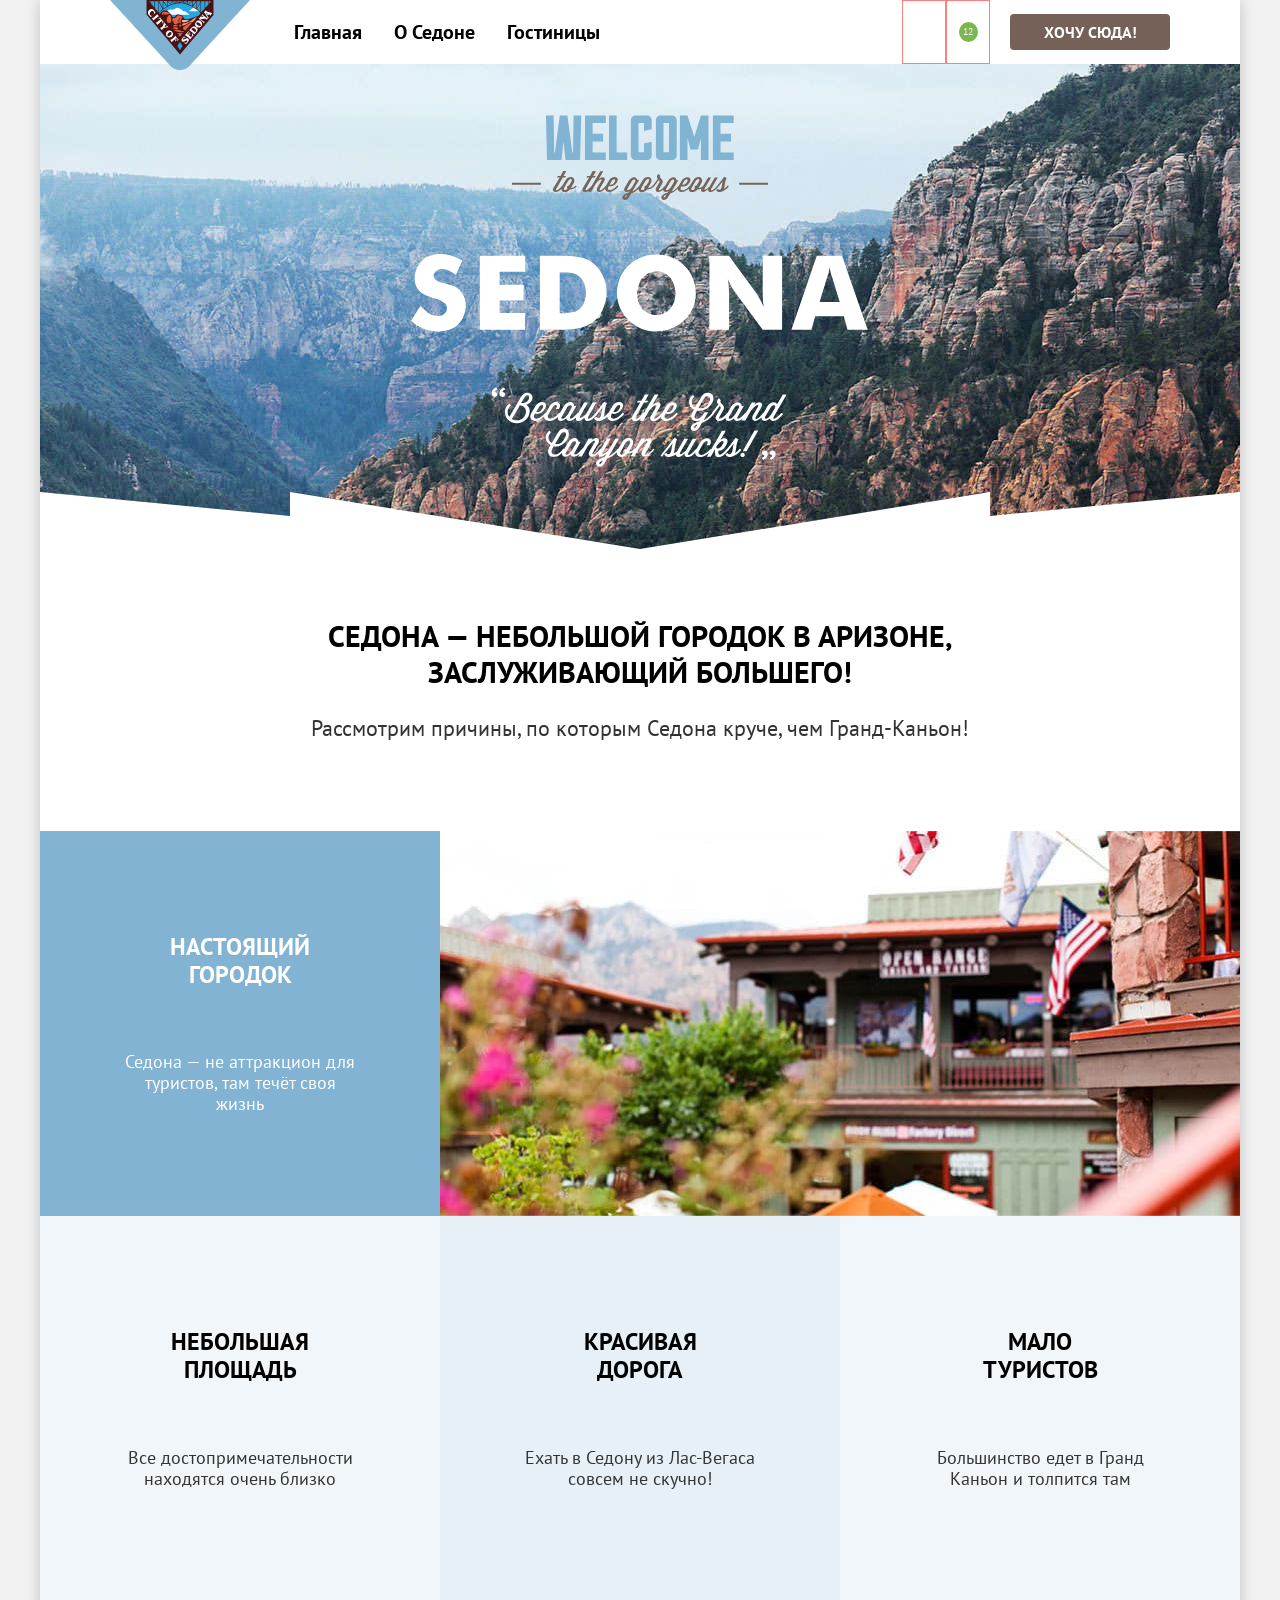
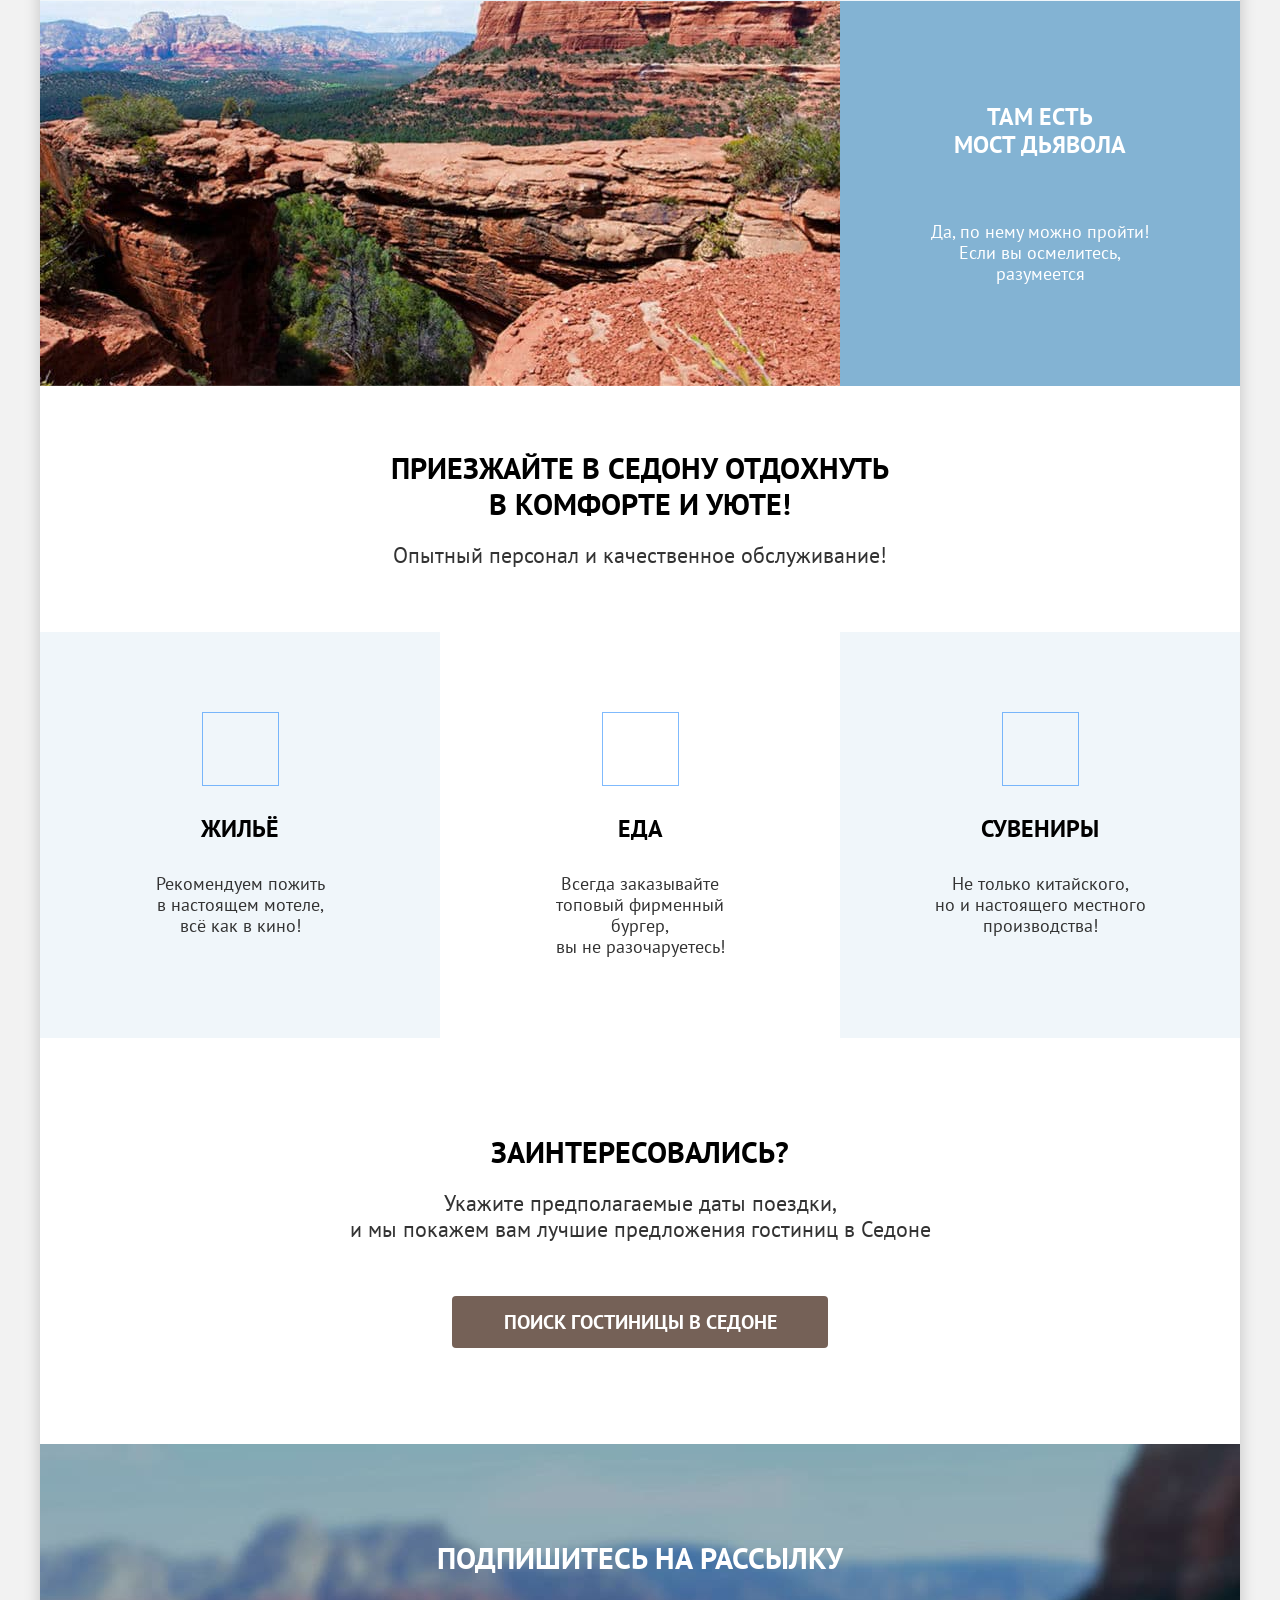
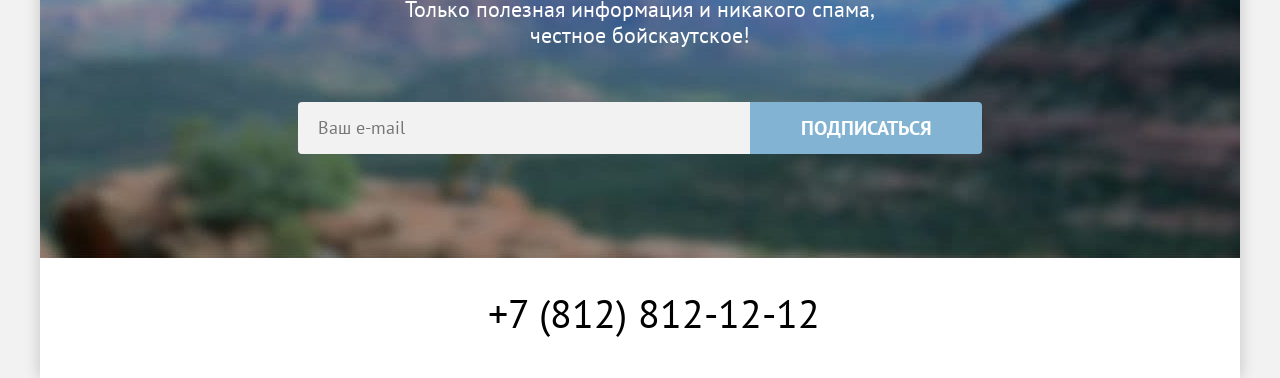
==== commit 7769bc47: "Добавляет изменения в микросетках сайта" ====
--- a/index.html
+++ b/index.html
@@ -52,76 +52,84 @@
         </section>
         <section class="advantages" data-test="advantages">
           <div class="title-wrapper advantages-wrapper">
-            <h2 class="title">Седона — небольшой городок в Аризоне, заслуживающий большего!</h2>
-            <p class="title-text">Рассмотрим причины, по которым Седона круче, чем Гранд-Каньон!</p>
+            <h2 class="title">Седона&nbsp;&mdash; небольшой городок в&nbsp;Аризоне, заслуживающий большего!</h2>
+            <p class="title-text">Рассмотрим причины, по&nbsp;которым Седона круче, чем Гранд-Каньон!</p>
           </div>
           <ul class="list advantages-list">
             <li class="advantages-item-special">
-              <div class="advantages-item advantages-item-wrap">
+              <div class="advantages-item-wrap advantages-item-wrap-special">
                 <h3 class="subtitle subtitle-special">Настоящий городок</h3>
-                <p class="subtitle-text">Седона — не аттракцион для туристов, там течёт своя жизнь</p>
+                <p class="subtitle-text">Седона&nbsp;&mdash; не&nbsp;аттракцион для туристов, там течёт своя жизнь
+                </p>
               </div>
               <img class="advantages-img" src="images/pictures/town-view.jpg" width="800" height="385"
                 alt="Уголок Седоны на фоне гор">
             </li>
             <li class="advantages-item">
-              <h3 class="subtitle subtitle-advantages">Небольшая площадь</h3>
-              <p class="subtitle-text">Все достопримечательности находятся очень близко</p>
-            </li>
-            <li class="advantages-item advantages-item-different">
-              <h3 class="subtitle subtitle-advantages">Красивая <br> дорога</h3>
-              <p class="subtitle-text">Ехать в Седону из Лас-Вегаса совсем не скучно!</p>
+              <div class="advantages-item-wrap">
+                <h3 class="subtitle subtitle-advantages">Небольшая площадь</h3>
+                <p class="subtitle-text">Все достопримечательности находятся очень близко</p>
+              </div>
             </li>
             <li class="advantages-item">
-              <h3 class="subtitle subtitle-advantages">Мало <br> туристов</h3>
-              <p class="subtitle-text">Большинство едет в Гранд Каньон и толпится там</p>
+              <div class="advantages-item-wrap">
+                <h3 class="subtitle subtitle-advantages">Красивая <br> дорога</h3>
+                <p class="subtitle-text">Ехать в&nbsp;Седону из&nbsp;Лас-Вегаса совсем не&nbsp;скучно!</p>
+              </div>
+            </li>
+            <li class="advantages-item">
+              <div class="advantages-item-wrap">
+                <h3 class="subtitle subtitle-advantages">Мало <br> туристов</h3>
+                <p class="subtitle-text">Большинство едет в&nbsp;Гранд Каньон и&nbsp;толпится там</p>
+              </div>
             </li>
             <li class="advantages-item-special">
               <img class="advantages-img" src="images/pictures/bridge.jpg" width="800" height="385" alt="Мост дьявола">
-              <div class="advantages-item advantages-item-wrap">
-                <h3 class="subtitle subtitle-special">Там есть мост дьявола</h3>
-                <p class="subtitle-text">Да, по нему можно пройти! Если вы осмелитесь, разумеется</p>
+              <div class="advantages-item-wrap advantages-item-wrap-special">
+                <h3 class="subtitle subtitle-special">Там есть мост&nbsp;дьявола</h3>
+                <p class="subtitle-text">Да, по&nbsp;нему можно пройти! Если вы&nbsp;осмелитесь, разумеется</p>
               </div>
             </li>
           </ul>
         </section>
         <section class="advices">
           <div class="title-wrapper advices-wrapper">
-            <h2 class="title">Приезжайте в Седону отдохнуть <br> в комфорте и уюте!</h2>
-            <p class="title-text">Опытный персонал и качественное обслуживание!</p>
+            <h2 class="title">Приезжайте в&nbsp;Седону отдохнуть <br> в&nbsp;комфорте и&nbsp;уюте!</h2>
+            <p class="title-text">Опытный персонал и&nbsp;качественное обслуживание!</p>
           </div>
           <ul class="list advices-list">
-            <li class="advices-item advices-item-special">
+            <li class="advices-item">
               <div class="advices-img advices-img-house"></div>
               <h3 class="subtitle">Жильё</h3>
-              <p class="subtitle-text">Рекомендуем пожить <br> в настоящем мотеле, <br> всё как в кино!</p>
+              <p class="subtitle-text">Рекомендуем пожить в&nbsp;настоящем мотеле, <br> всё как в&nbsp;кино!</p>
             </li>
             <li class="advices-item">
               <div class="advices-img advices-img-food"></div>
               <h3 class="subtitle">Еда</h3>
-              <p class="subtitle-text">Всегда заказывайте <br> топовый фирменный бургер, <br> вы не разочаруетесь!
+              <p class="subtitle-text">Всегда заказывайте <br> топовый фирменный бургер,
+                вы&nbsp;не&nbsp;разочаруетесь!
               </p>
             </li>
-            <li class="advices-item advices-item-special">
+            <li class="advices-item">
               <div class="advices-img advices-img-gift"></div>
               <h3 class="subtitle">Сувениры</h3>
-              <p class="subtitle-text">Не только китайского, <br> но и настоящего местного производства!</p>
+              <p class="subtitle-text">Не&nbsp;только китайского, но&nbsp;и&nbsp;настоящего местного производства!
+              </p>
             </li>
           </ul>
         </section>
         <section class="search" data-test="search">
           <div class="title-wrapper search-wrapper">
             <h2 class="title">Заинтересовались?</h2>
-            <p class="title-text">Укажите предполагаемые даты поездки, <br> и мы покажем вам лучшие предложения
-              гостиниц
-              в Седоне</p>
+            <p class="title-text">Укажите предполагаемые даты поездки, <br> и&nbsp;мы&nbsp;покажем вам лучшие
+              предложения гостиниц в&nbsp;Седоне</p>
           </div>
           <a class="button button-search" href="#">Поиск гостиницы в Седоне</a>
         </section>
         <section class="subscribe subscribe-special" data-test="subscribe">
           <div class="title-wrapper subscribe-wrapper">
             <h2 class="title title-subscribe">Подпишитесь на рассылку</h2>
-            <p class="title-text">Только полезная информация и никакого спама, <br> честное бойскаутское!</p>
+            <p class="title-text">Только полезная информация и&nbsp;никакого спама, честное&nbsp;бойскаутское!</p>
           </div>
           <form class="subscribe-form" action="https://echo.htmlacademy.ru/" method="post">
             <label class="visually-hidden" for="subscribe-email">Введите ваш email</label>
--- a/styles/styles.css
+++ b/styles/styles.css
@@ -23,32 +23,46 @@
   margin: 0;
 }
 
+* {
+  box-sizing: border-box;
+}
+
+img {
+  max-width: 100%;
+  height: auto;
+}
+
+.visually-hidden {
+  position: fixed;
+  transform: scale(0);
+}
+
 .container {
   background-color: #ffffff;
   box-shadow: 0 0 15px rgba(0, 0, 0, 0.2);
   display: flex;
   flex-direction: column;
+  width: 1200px;
   min-height: 100vh;
   margin: 0 auto;
-  width: 1200px;
   text-align: center;
-}
-
-.visually-hidden {
-  position: fixed;
-  transform: scale(0);
 }
 
 .button {
   color: #ffffff;
   background-color: #82B3D3;
+  display: inline-block;
   font-family: inherit;
   font-size: 16px;
   line-height: 20px;
   font-weight: 700;
   text-transform: uppercase;
   text-decoration: none;
-  border-style: none;
+  text-align: center;
+  padding: 8px 16px;
+  border: none;
+  border-radius: 4px;
+  cursor: pointer;
 }
 
 .header {
@@ -71,7 +85,7 @@
 }
 
 .list {
-  list-style: none;
+  list-style-type: none;
   margin: 0;
   padding: 0;
 }
@@ -98,12 +112,14 @@
   text-decoration: none;
   padding: 20px 16px;
   display: block;
+  position: relative;
 }
 
 .user-menu-list .nav-link {
   width: 20px;
   height: 20px;
   padding: 22px 12px;
+  box-sizing: content-box;
 }
 
 .user-menu-search {
@@ -116,69 +132,74 @@
   height: 20px;
 }
 
-.user-menu-search::before {
-  content: "";
+.user-menu-favorites {
+  outline: 1px solid rgba(252, 0, 0, 0.5);
+  outline-offset: -1px;
+  display: flex;
+  justify-content: end;
+  align-items: center;
+  width: 20px;
+  height: 20px;
+}
+
+.favorites-number {
   display: block;
-  background: #000000;
-  width: 18px;
-  height: 18px;
-  mask: url("../images/icons/search.svg") no-repeat center;
-}
-
-.favorites-number {
   color: #ffffff;
   background-color: #7db54f;
   font-size: 10px;
   line-height: 10px;
   font-weight: 400;
-  border-radius: 10px;
+  border-radius: 50%;
   padding: 5px;
+  padding-left: 4px;
 }
 
 .user-menu-button {
   background-color: #756157;
-  display: block;
-  min-width: 130px;
-  padding: 8px 15px;
-  border-radius: 4px;
+  min-width: 160px;
+  margin-left: 20px;
 }
 
 .main {
   flex-grow: 1;
+  display: flex;
+  flex-direction: column;
+  gap: 20px;
 }
 
 .welcome {
-  background-image: url("../images/pictures/background-rocks-1.jpg");
+  background-image: url("../images/divider.svg"), url("../images/pictures/background-rocks-1.jpg");
   background-repeat: no-repeat;
-  background-color: #95d0f7;
-  background-size: cover;
-  background-position: center;
-  display: flex;
-  justify-content: center;
-  padding: 51px 0 82px;
+  background-color: #bdd6e5;
+  background-position: bottom;
+  padding: 51px 70px 82px;
+}
+
+.welcome-img {
+  display: block;
+  margin-inline: auto;
 }
 
 .title-wrapper {
   display: flex;
   flex-direction: column;
-  padding: 69px 200px;
+  padding: 49px 190px 65px;
   gap: 20px;
 }
 
 .advantages-wrapper {
-  margin-bottom: 21px;
   gap: 25px;
 }
 
 .advices-wrapper {
-  padding: 64px 200px;
+  padding-block: 44px;
 }
 
 .search {
   display: flex;
   flex-direction: column;
   align-items: center;
-  padding: 27px 0 96px;
+  padding: 27px 70px 76px;
 }
 
 .search-wrapper {
@@ -188,7 +209,7 @@
 .subscribe {
   display: flex;
   flex-direction: column;
-  padding: 27px 0 104px;
+  padding: 47px 70px 104px;
 }
 
 .subscribe-wrapper {
@@ -197,7 +218,8 @@
 
 .subscribe-form {
   display: flex;
-  padding: 0 258px;
+  margin-inline: auto;
+  min-width: 684px;
 }
 
 .title {
@@ -236,6 +258,7 @@
   display: flex;
   flex-direction: column;
   flex-wrap: wrap;
+  gap: 25px;
 }
 
 .advantages-list {
@@ -246,13 +269,14 @@
 .advantages-item {
   background-color: rgba(131, 179, 211, 0.12);
   display: flex;
-  flex-direction: column;
+  flex-direction: row;
   flex-grow: 1;
-  align-items: center;
-  gap: 63px;
   width: 400px;
-  padding: 112px 85px 112px;
-  box-sizing: border-box;
+  min-height: 385px;
+}
+
+.advantages-item:nth-child(odd) {
+  background-color: rgba(131, 179, 211, 0.2);
 }
 
 .advantages-item-special {
@@ -260,26 +284,27 @@
   color: #ffffff;
   display: flex;
   flex-direction: row;
-  width: 1200px;
+  flex-grow: 1;
 }
 
 .advantages-item-wrap {
+  display: flex;
+  flex-direction: column;
+  flex-grow: 1;
+  align-items: center;
+  gap: 63px;
+  margin: auto 0;
+  padding: 85px;
+}
+
+.advantages-item-wrap-special {
   gap: 62px;
-  padding: 102px 85px 102px;
-}
-
-.advantages-img {
-  display: block;
-}
-
-.advantages-item-different {
-  background-color:rgba(131, 179, 211, 0.2);
 }
 
 .advices {
   display: flex;
   flex-direction: column;
-  flex-wrap: wrap;
+  gap: 20px;
 }
 
 .advices-list {
@@ -295,10 +320,9 @@
   gap: 30px;
   width: 400px;
   padding: 81px 85px;
-  box-sizing: border-box;
-}
-
-.advices-item-special {
+}
+
+.advices-item:nth-child(odd) {
   background-color: rgba(131, 179, 211, 0.12);
 }
 
@@ -313,38 +337,13 @@
 
 .advices-img-food {
   justify-content: end;
-}
-
-.advices-img::before {
-  content: "";
-  display: block;
-  background: #83b3d3;
-}
-
-.advices-img-house::before {
-  width: 75px;
-  height: 72px;
-  mask: url("../images/house.svg") no-repeat center;
-}
-
-.advices-img-food::before {
-  width: 74px;
-  height: 70px;
-  mask: url("../images/food.svg") no-repeat;
-}
-
-.advices-img-gift::before {
-  width: 64px;
-  height: 76px;
-  mask: url("../images/gift.svg") no-repeat center;
 }
 
 .button-search {
   background-color: #756157;
   font-size: 20px;
   line-height: 36px;
-  padding: 8px 50px;
-  border-radius: 4px;
+  min-width: 376px;
 }
 
 .title-subscribe {
@@ -355,7 +354,7 @@
   background-image: url("../images/pictures/background-rocks-3.jpg");
   background-size: cover;
   background-repeat: no-repeat;
-  background-color: #95d0f7;
+  background-color: #bdd6e5;
   color: #ffffff;
 }
 
@@ -374,7 +373,7 @@
 .button-subscribe {
   font-size: 20px;
   line-height: 36px;
-  padding: 8px 50px;
+  min-width: 232px;
   border-radius: 0 4px 4px 0;
 }
 
@@ -400,44 +399,6 @@
   align-items: center;
   width: 47px;
   height: 40px;
-  /* color: inherit; */
-  /* text-decoration: none; */
-}
-
-.socials-link::before {
-  content: "";
-  display: block;
-  background: #83b3d3;
-}
-
-.socials-link-vk::before {
-  width: 24px;
-  height: 14px;
-  mask: url("../images/socials/vk.svg") no-repeat center;
-}
-
-.socials-link-telegram::before {
-  width: 18px;
-  height: 16px;
-  mask: url("../images/socials/telegram.svg") no-repeat center;
-}
-
-.socials-link-youtube::before {
-  width: 22px;
-  height: 17px;
-  mask: url("../images/socials/youtube.svg") no-repeat center;
-}
-
-.socials-link:hover::before {
-  background: #68a2ca;
-}
-
-.socials-link:focus::before {
-  background: #68a2ca;
-}
-
-.socials-link:active::before {
-  background: rgba(104, 162, 202, 0.3);
 }
 
 .contacts-phone {
@@ -447,19 +408,8 @@
   line-height: 40px;
   text-transform: uppercase;
   text-decoration: none;
+  white-space: nowrap;
   display: inline-block;
-}
-
-.contacts-phone:hover {
-  color: #756157;
-}
-
-.contacts-phone:focus {
-  color: #756157;
-}
-
-.contacts-phone:active {
-  color: rgba(117, 97, 87, 0.3);
 }
 
 .developer-link {
@@ -468,30 +418,6 @@
   align-items: center;
   width: 115px;
   height: 33px;
-  /* color: inherit; */
-  /* text-decoration: none; */
-  
-}
-
-.developer-link::before {
-  content: "";
-  display: block;
-  width: 115px;
-  height: 33px;
-  background: #000000;
-  mask: url("../images/developer-logo.svg") no-repeat center;
-}
-
-.developer-link:hover::before {
-  background: #756157;
-}
-
-.developer-link:focus::before {
-  background: #756157;
-}
-
-.developer-link:active::before {
-  background: rgba(117, 97, 87, 0.3);
 }
 
 .catalog-top {
@@ -504,7 +430,6 @@
   display: flex;
   flex-direction: column;
   padding: 35px 70px 70px;
-  margin-bottom: 50px;
 }
 
 .catalog-top-title {
@@ -535,13 +460,13 @@
 }
 
 .filter-group {
+  display: flex;
+  gap: 18px;
+  flex-direction: column;
   margin: 0;
   margin-bottom: 3px;
   padding: 0;
   border: none;
-  display: flex;
-  gap: 18px;
-  flex-direction: column;
 }
 
 .filter-group-price {
@@ -605,10 +530,7 @@
 }
 
 .filter-form-button {
-  display: block;
   min-width: 191px;
-  padding: 8px 16px;
-  border-radius: 4px;
 }
 
 .button-reset {
@@ -622,8 +544,7 @@
   display: flex;
   justify-content: space-between;
   align-items: center;
-  padding: 0 70px;
-  margin-bottom: 40px;
+  padding: 30px 70px 20px;
 }
 
 .select-sorting {
@@ -642,8 +563,8 @@
 }
 
 .view-mode-item {
-  outline: 5px solid rgba(252, 0, 0, 0.5);
-  outline-offset: -5px;
+  outline: 2px solid rgba(252, 0, 0, 0.5);
+  outline-offset: -2px;
   width: 48px;
   height: 48px;
 }
@@ -654,36 +575,38 @@
 }
 
 .catalog {
+  display: flex;
+  flex-direction: column;
+  gap: 20px;
   text-align: left;
-  margin-bottom: 60px;
 }
 
 .catalog-list {
   display: grid;
   grid-template-columns: repeat(3, 1fr);
   gap: 20px;
-  padding: 0 70px;
-  margin-bottom: 80px;
+  padding: 0 70px 20px;
 }
 
 .catalog-item {
-  outline: 1px solid #e6e6e6;
-  border-radius: 4px;
   display: grid;
   grid-template-columns: 1fr 1fr;
   row-gap: 16px;
   column-gap: 20px;
   padding: 20px;
-  box-sizing: border-box;
+  box-shadow: 1px 1px #e6e6e6, -1px -1px #e6e6e6;
+  border-radius: 4px;
 }
 
 .catalog-img-link {
   text-decoration: none;
   grid-column: 1 / -1;
+  justify-self: center;
 }
 
 .catalog-image {
   display: block;
+  object-fit: contain;
 }
 
 .catalog-title-link {
@@ -701,18 +624,6 @@
 
 .button-info {
   background-color: #756157;
-  display: block;
-  text-align: center;
-  min-width: 110px;
-  padding: 8px 15px;
-  border-radius: 4px;
-}
-
-.button-favorite {
-  display: block;
-  min-width: 110px;
-  padding: 8px 15px;
-  border-radius: 4px;
 }
 
 .button-favorite-active {
@@ -723,10 +634,8 @@
   color: #000000;
   background-color: #F2F2F2;
   font-weight: 400;
-  text-align: center;
-  min-width: 110px;
-  padding: 9px 15px 8px;
-  border-radius: 4px;
+  padding: 9px 16px 8px;
+  cursor: default;
 }
 
 .catalog-item p {
@@ -735,16 +644,14 @@
 
 .pagination-list {
   display: flex;
-  padding: 0 70px;
+  padding: 40px 70px;
   gap: 8px;
 }
 
 .button-pagination {
-  display: block;
   font-size: 20px;
   line-height: 36px;
   padding: 12px 24px;
-  border-radius: 4px;
 }
 
 .button-pagination-current {
@@ -756,8 +663,9 @@
   font-weight: 400;
   color: #000000;
   background-color: transparent;
+  cursor: default;
 }
 
 .button-pagination-two-digits {
   padding: 12px 18px;
-}+}
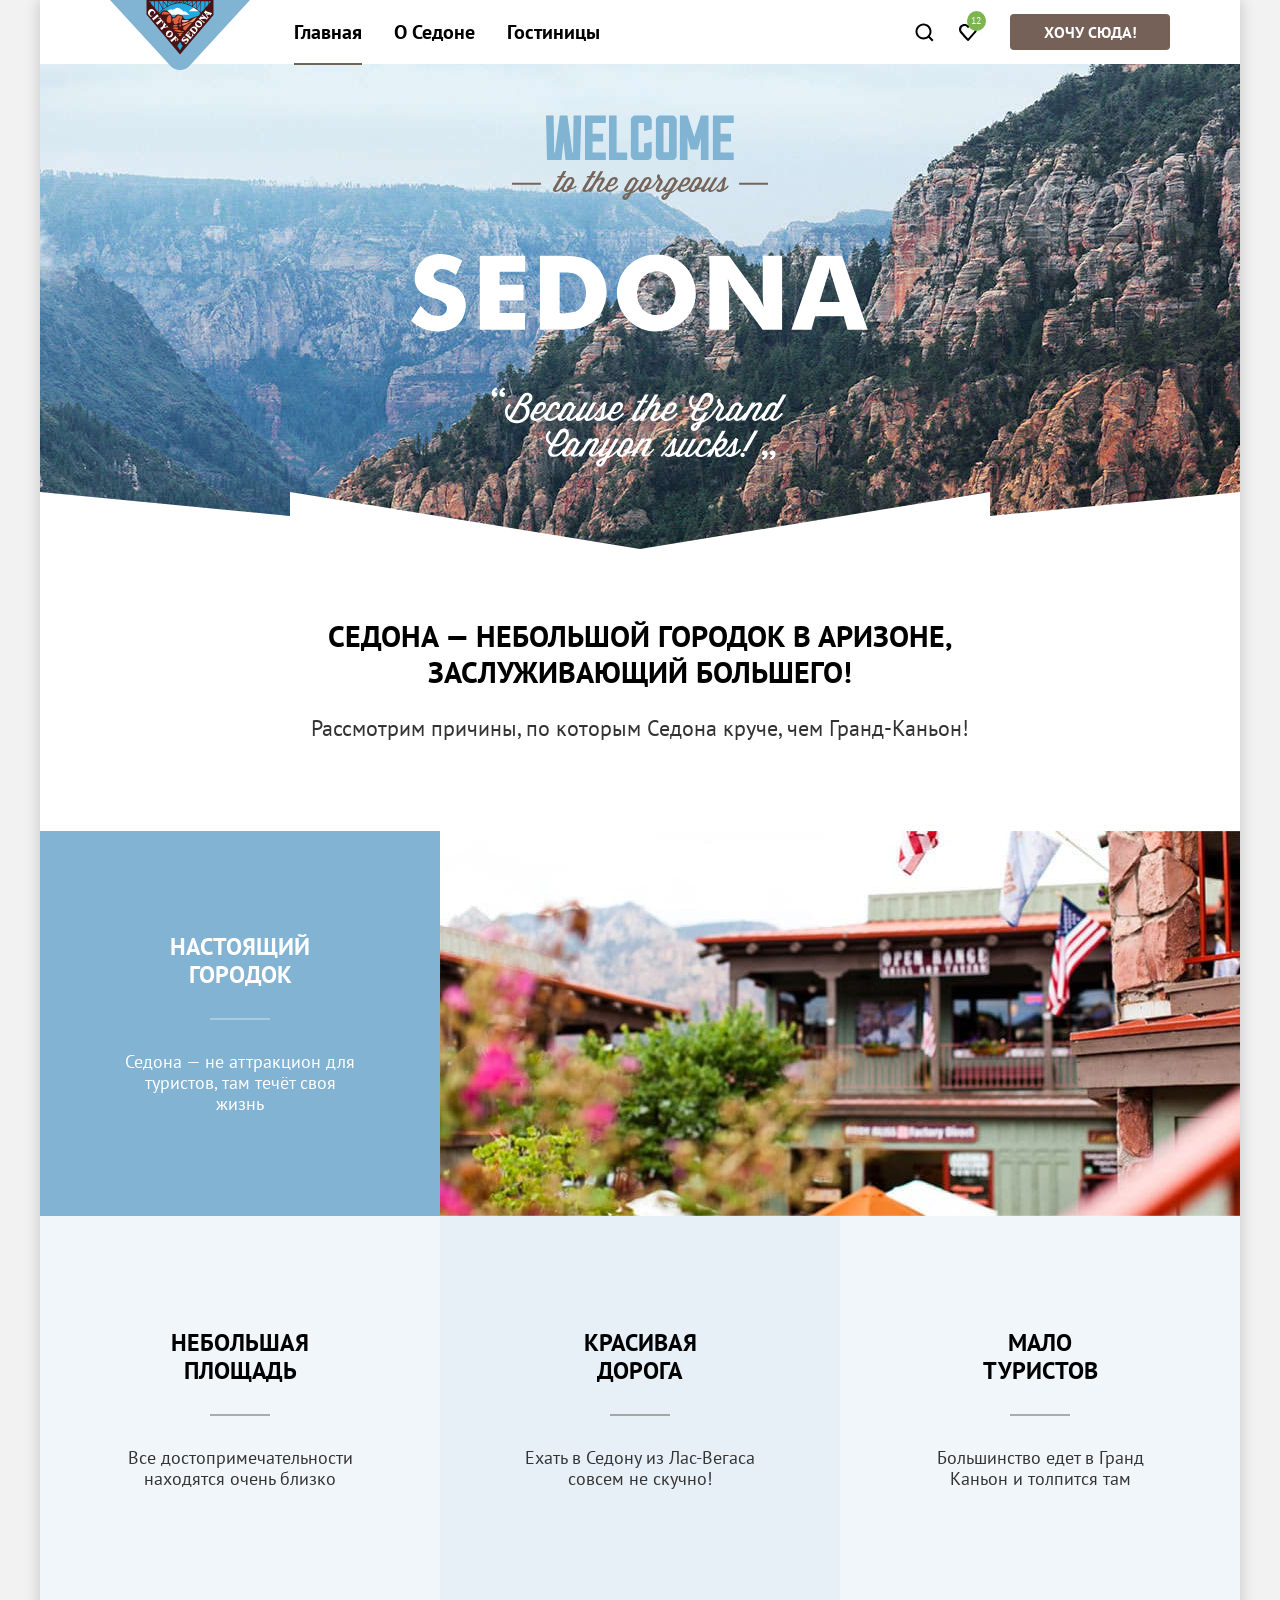
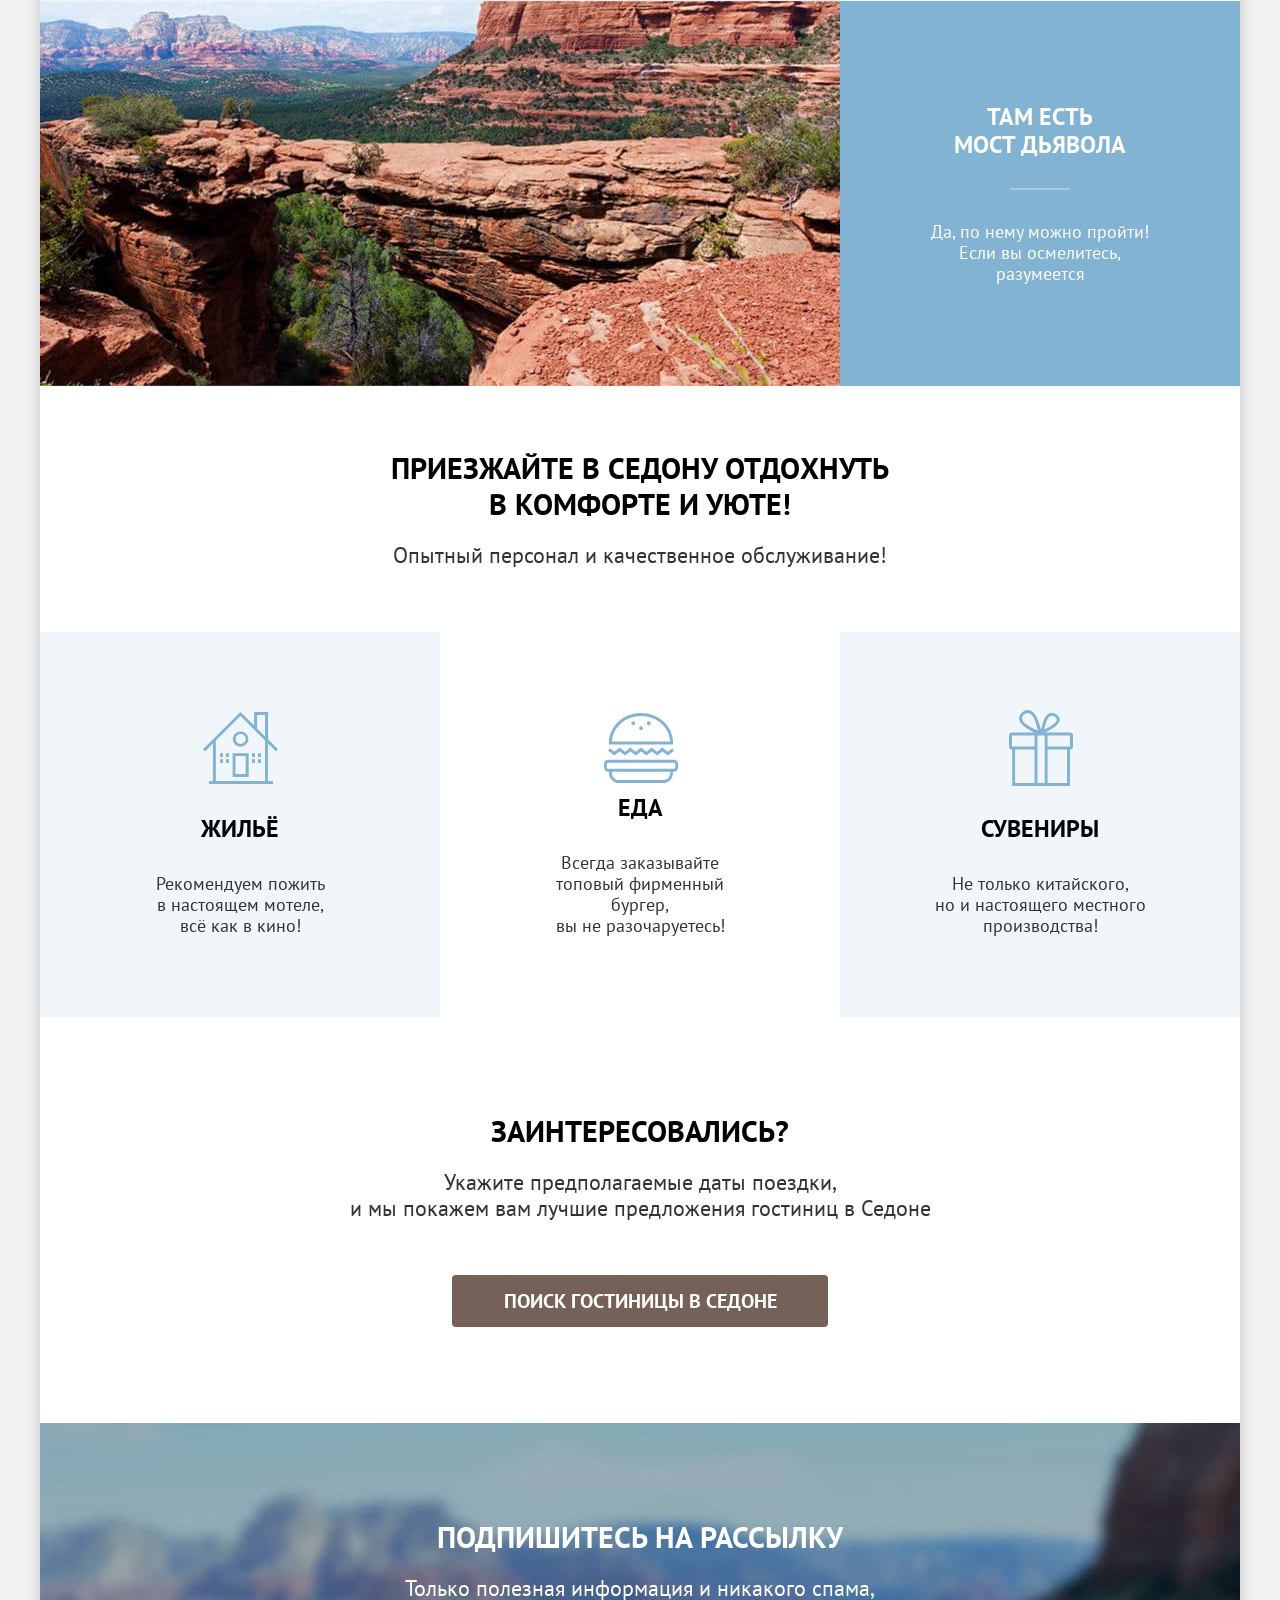
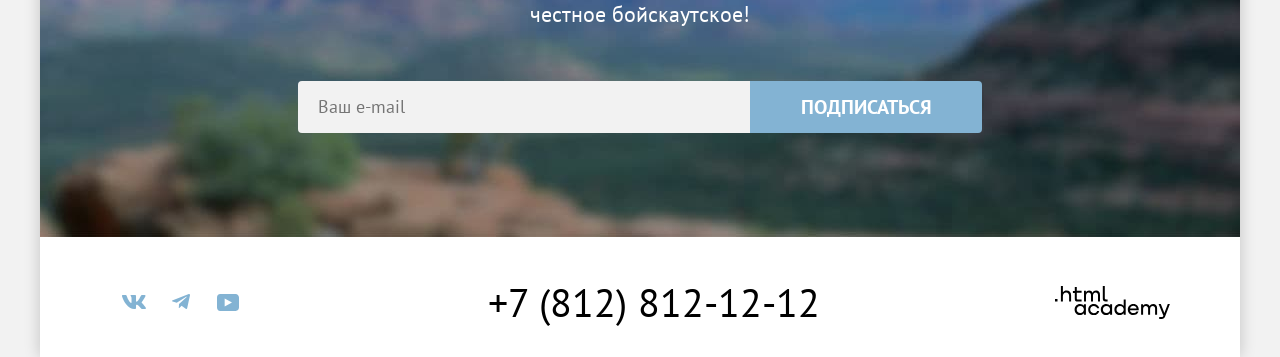
==== commit 2f73a11a: "Добавляет декоративные элементы на сайт Добавляет обновленную папку images" ====
--- a/index.html
+++ b/index.html
@@ -27,12 +27,12 @@
           </ul>
           <ul class="list nav-list user-menu-list">
             <li class="user-menu-item">
-              <a class="nav-link user-menu-search" href="#">
+              <a class="nav-link user-menu-link user-menu-search" href="#">
                 <span class="visually-hidden">Поиск по сайту</span>
               </a>
             </li>
             <li class="user-menu-item">
-              <a class="nav-link user-menu-favorites" href="#">
+              <a class="nav-link user-menu-link user-menu-favorites" href="#">
                 <span class="visually-hidden">Гостиниц в избранном</span>
                 <span class="favorites-number">12</span>
               </a>
@@ -98,20 +98,17 @@
             <p class="title-text">Опытный персонал и&nbsp;качественное обслуживание!</p>
           </div>
           <ul class="list advices-list">
-            <li class="advices-item">
-              <div class="advices-img advices-img-house"></div>
+            <li class="advices-item advices-item-house">
               <h3 class="subtitle">Жильё</h3>
               <p class="subtitle-text">Рекомендуем пожить в&nbsp;настоящем мотеле, <br> всё как в&nbsp;кино!</p>
             </li>
-            <li class="advices-item">
-              <div class="advices-img advices-img-food"></div>
+            <li class="advices-item advices-item-food">
               <h3 class="subtitle">Еда</h3>
               <p class="subtitle-text">Всегда заказывайте <br> топовый фирменный бургер,
                 вы&nbsp;не&nbsp;разочаруетесь!
               </p>
             </li>
-            <li class="advices-item">
-              <div class="advices-img advices-img-gift"></div>
+            <li class="advices-item advices-item-gift">
               <h3 class="subtitle">Сувениры</h3>
               <p class="subtitle-text">Не&nbsp;только китайского, но&nbsp;и&nbsp;настоящего местного производства!
               </p>
@@ -165,6 +162,16 @@
           <span class="visually-hidden">Логотип разработчика сайта HTML Academy</span>
         </a>
       </footer>
+      <div class="modal-container modal-container-close">
+        <div class="modal modal-search">
+          <button class="modal-close-button">
+            <span class="visually-hidden">Закрыть</span>
+          </button>
+          <section class="modal-content">
+            <h2 class="modal-title">Поиск гостиницы в Седоне</h2>
+            </section>
+        </div>
+      </div>
     </div>
   </body>
 
--- a/styles/styles.css
+++ b/styles/styles.css
@@ -30,6 +30,7 @@
 img {
   max-width: 100%;
   height: auto;
+  object-fit: contain;
 }
 
 .visually-hidden {
@@ -44,13 +45,13 @@
   flex-direction: column;
   width: 1200px;
   min-height: 100vh;
-  margin: 0 auto;
+  margin-inline: auto;
   text-align: center;
 }
 
 .button {
   color: #ffffff;
-  background-color: #82B3D3;
+  background-color: #83b3d3;
   display: inline-block;
   font-family: inherit;
   font-size: 16px;
@@ -65,6 +66,21 @@
   cursor: pointer;
 }
 
+.button:hover,
+.button:focus {
+  background-color: #68a2ca;
+  outline: none;
+}
+
+.button:active {
+  color: rgba(255, 255, 255, 0.3);
+}
+
+.button:disabled {
+  color: #ffffff;
+  background-color: #e5e5e5;
+}
+
 .header {
   color: #000000;
   padding: 0 70px;
@@ -115,31 +131,39 @@
   position: relative;
 }
 
+.nav-link-current::after {
+  content: "";
+  position: absolute;
+  right: 16px;
+  left: 16px;
+  bottom: -1px;
+  height: 2px;
+  background-color: #756257;
+}
+
 .user-menu-list .nav-link {
+  padding: 22px 12px;
+}
+
+.user-menu-link::before {
+  content: "";
+  display: block;
+  background: #000000;
   width: 20px;
   height: 20px;
-  padding: 22px 12px;
-  box-sizing: content-box;
-}
-
-.user-menu-search {
-  outline: 1px solid rgba(252, 0, 0, 0.5);
-  outline-offset: -1px;
-  display: flex;
-  justify-content: end;
-  align-items: center;
-  width: 20px;
-  height: 20px;
-}
-
-.user-menu-favorites {
-  outline: 1px solid rgba(252, 0, 0, 0.5);
-  outline-offset: -1px;
-  display: flex;
-  justify-content: end;
-  align-items: center;
-  width: 20px;
-  height: 20px;
+  -webkit-mask: no-repeat center;
+  mask: no-repeat center;
+}
+
+.user-menu-search::before {
+  -webkit-mask-image: url("../images/icons/search.svg");
+  mask-image: url("../images/icons/search.svg");
+}
+
+.user-menu-favorites::before {
+  -webkit-mask-image: url("../images/icons/favorite.svg");
+  mask-image: url("../images/icons/favorite.svg");
+  position: relative;
 }
 
 .favorites-number {
@@ -152,12 +176,32 @@
   border-radius: 50%;
   padding: 5px;
   padding-left: 4px;
+  position: absolute;
+  top: 11px;
+  right: 4px;
+  z-index: 1;
 }
 
 .user-menu-button {
   background-color: #756157;
   min-width: 160px;
   margin-left: 20px;
+}
+
+.user-menu-button:hover,
+.user-menu-button:focus {
+  background-color: #615048;
+  outline: none;
+}
+
+.user-menu-button:active {
+  color: rgba(255, 255, 255, 0.3);
+  background-color: #756157;
+}
+
+.user-menu-button:disabled {
+  color: #ffffff;
+  background-color: #e5e5e5;
 }
 
 .main {
@@ -178,48 +222,6 @@
 .welcome-img {
   display: block;
   margin-inline: auto;
-}
-
-.title-wrapper {
-  display: flex;
-  flex-direction: column;
-  padding: 49px 190px 65px;
-  gap: 20px;
-}
-
-.advantages-wrapper {
-  gap: 25px;
-}
-
-.advices-wrapper {
-  padding-block: 44px;
-}
-
-.search {
-  display: flex;
-  flex-direction: column;
-  align-items: center;
-  padding: 27px 70px 76px;
-}
-
-.search-wrapper {
-  padding-bottom: 54px;
-}
-
-.subscribe {
-  display: flex;
-  flex-direction: column;
-  padding: 47px 70px 104px;
-}
-
-.subscribe-wrapper {
-  padding-bottom: 54px;
-}
-
-.subscribe-form {
-  display: flex;
-  margin-inline: auto;
-  min-width: 684px;
 }
 
 .title {
@@ -242,10 +244,25 @@
   font-weight: 700;
   text-transform: uppercase;
   margin: 0;
+  position: relative;
+}
+
+.advantages-item-wrap .subtitle::after{
+  content: "";
+  position: absolute;
+  right: 85px;
+  left: 85px;
+  top: 85px;
+  height: 2px;
+  background-color: rgba(0, 0, 0, 0.3);
 }
 
 .subtitle-special {
   color: #ffffff;
+}
+
+.advantages-item-wrap .subtitle-special::after {
+  background-color: rgba(255, 255, 255, 0.3);
 }
 
 .subtitle-text {
@@ -261,6 +278,17 @@
   gap: 25px;
 }
 
+.title-wrapper {
+  display: flex;
+  flex-direction: column;
+  padding: 49px 190px 65px;
+  gap: 20px;
+}
+
+.advantages-wrapper {
+  gap: 25px;
+}
+
 .advantages-list {
   display: flex;
   flex-wrap: wrap;
@@ -291,22 +319,21 @@
   display: flex;
   flex-direction: column;
   flex-grow: 1;
-  align-items: center;
-  gap: 63px;
+  gap: 62px;
   margin: auto 0;
   padding: 85px;
 }
 
-.advantages-item-wrap-special {
-  gap: 62px;
-}
-
 .advices {
   display: flex;
   flex-direction: column;
   gap: 20px;
 }
 
+.advices-wrapper {
+  padding-block: 44px;
+}
+
 .advices-list {
   display: flex;
   flex-wrap: wrap;
@@ -315,28 +342,54 @@
 .advices-item {
   display: flex;
   flex-direction: column;
+  justify-content: end;
   flex-grow: 1;
   align-items: center;
   gap: 30px;
   width: 400px;
-  padding: 81px 85px;
+  min-height: 385px;
+  margin: auto 0;
+  padding: 81px 85px 81px;
+  position: relative;
 }
 
 .advices-item:nth-child(odd) {
   background-color: rgba(131, 179, 211, 0.12);
 }
 
-.advices-img {
-  outline: 1px solid rgba(0, 118, 252, 0.5);
-  display: flex;
-  justify-content: center;
-  align-items: center;
+.advices-item::after {
+  content: "";
+  display: block;
   width: 75px;
   height: 72px;
-}
-
-.advices-img-food {
-  justify-content: end;
+  position: absolute;
+  top: 80px;
+  background: no-repeat center / contain;
+}
+
+.advices-item-house::after {
+  background-image: url("../images/house.svg");
+}
+
+.advices-item-food::after {
+  background-image: url("../images/food.svg");
+}
+
+.advices-item-gift::after {
+  background-image: url("../images/gift.svg");
+  top: 78px;
+  height: 76px;
+}
+
+.search {
+  display: flex;
+  flex-direction: column;
+  align-items: center;
+  padding: 27px 70px 76px;
+}
+
+.search-wrapper {
+  padding-bottom: 54px;
 }
 
 .button-search {
@@ -344,6 +397,37 @@
   font-size: 20px;
   line-height: 36px;
   min-width: 376px;
+}
+
+.button-search:hover,
+.button-search:focus {
+  background-color: #615048;
+}
+
+.button-search:active {
+  color: rgba(255, 255, 255, 0.3);
+  background-color: #756157;
+}
+
+.button-search:disabled {
+  color: #ffffff;
+  background-color: #e5e5e5;
+}
+
+.subscribe {
+  display: flex;
+  flex-direction: column;
+  padding: 47px 70px 104px;
+}
+
+.subscribe-wrapper {
+  padding-bottom: 54px;
+}
+
+.subscribe-form {
+  display: flex;
+  margin-inline: auto;
+  min-width: 684px;
 }
 
 .title-subscribe {
@@ -381,7 +465,7 @@
   display: flex;
   justify-content: space-between;
   align-items: center;
-  padding: 35px 70px 45px;
+  padding: 45px 70px 35px;
 }
 
 .socials {
@@ -399,6 +483,44 @@
   align-items: center;
   width: 47px;
   height: 40px;
+}
+
+.socials-link::before {
+  content: "";
+  display: block;
+  background: #83b3d3;
+  -webkit-mask: no-repeat center;
+  mask: no-repeat center;
+}
+
+.socials-link-vk::before {
+  width: 24px;
+  height: 14px;
+  -webkit-mask-image: url("../images/socials/vk.svg");
+  mask-image: url("../images/socials/vk.svg");
+}
+
+.socials-link-telegram::before {
+  width: 18px;
+  height: 16px;
+  -webkit-mask-image: url("../images/socials/telegram.svg");
+  mask-image: url("../images/socials/telegram.svg");
+}
+
+.socials-link-youtube::before {
+  width: 22px;
+  height: 17px;
+  -webkit-mask-image: url("../images/socials/youtube.svg");
+  mask-image: url("../images/socials/youtube.svg");
+}
+
+.socials-link:hover::before,
+.socials-link:focus::before {
+  background: #68a2ca;
+}
+
+.socials-link:active::before {
+  background: rgba(104, 162, 202, 0.3);
 }
 
 .contacts-phone {
@@ -412,6 +534,15 @@
   display: inline-block;
 }
 
+.contacts-phone:hover,
+.contacts-phone:focus {
+  color: #756157;
+}
+
+.contacts-phone:active {
+  color: rgba(117, 97, 87, 0.3);
+}
+
 .developer-link {
   display: flex;
   justify-content: center;
@@ -420,11 +551,80 @@
   height: 33px;
 }
 
+.developer-link::before {
+  content: "";
+  display: block;
+  width: 115px;
+  height: 33px;
+  background: #000000;
+  -webkit-mask: url("../images/developer-logo.svg") no-repeat center;
+  mask: url("../images/developer-logo.svg") no-repeat center;
+}
+
+.developer-link:hover::before,
+.developer-link:focus::before {
+  background: #756157;
+}
+
+.developer-link:active::before {
+  background: rgba(117, 97, 87, 0.3);
+}
+
+.modal-container {
+  position: fixed;
+  top: 0;
+  left: 0;
+  display: flex;
+  width: 100%;
+  height: 100%;
+  background-color: rgba(242, 242, 242, 0.8);
+}
+
+.modal-container-close {
+  display: none;
+}
+
+.modal {
+  position: relative;
+  margin: auto;
+  padding: 64px 70px;
+  border-radius: 30px;
+  box-shadow: 0 25px 50px 0 rgba(0, 0, 0, 0.15);
+  background-color: #ffffff;
+}
+
+.modal-search {
+  width: 717px;
+}
+
+.modal-close-button {
+  position: absolute;
+  padding: 0;
+  top: 64px;
+  right: 52px;
+  width: 52px;
+  height: 52px;
+  background-color: rgba(242, 242, 242, 1);
+  border: none;
+  border-radius: 50%;
+  background-image: url("../images/icons/close.svg");
+  background-repeat: no-repeat;
+  background-position: center;
+  cursor: pointer;
+}
+
+.modal-title {
+  font-size: 32px;
+  line-height: 35px;
+  color: #000000;
+  text-transform: uppercase;
+}
+
 .catalog-top {
   background-image: url("../images/pictures/background-rocks-2.jpg");
   background-repeat: no-repeat;
   background-size: cover;
-  background-color: #95d0f7;
+  background-color: #bdd6e5;
   color: #ffffff;
   text-align: left;
   display: flex;
@@ -433,27 +633,61 @@
 }
 
 .catalog-top-title {
-  margin: 0;
-  margin-bottom: 8px;
   font-size: 60px;
   font-weight: 700;
   line-height: 78px;
+  margin: 0;
+  margin-bottom: 8px;
 }
 
 .breadcrumbs-list {
+  display: flex;
+  align-items: center;
+  gap: 28px;
+  font-size: 16px;
+  line-height: 21px;
   margin: 0;
   margin-bottom: 40px;
-  display: flex;
 }
 
 .breadcrumbs-link {
-  display: block;
-  font-size: 16px;
-  line-height: 21px;
   color: inherit;
   text-decoration: none;
 }
 
+.breadcrumbs-link-index {
+  content: "";
+  display: block;
+  width: 13px;
+  height: 15px;
+  background-color: #ffffff;
+  -webkit-mask: url("../images/icons/house-small.svg") no-repeat center;
+  mask: url("../images/icons/house-small.svg") no-repeat center;
+}
+
+.breadcrumbs-link-index:hover {
+  background-color: rgba(255, 255, 255, 0.6);
+}
+
+.breadcrumbs-link-index:active {
+  background-color: rgba(255, 255, 255, 0.3);
+}
+
+.breadcrumbs-link-catalog {
+  position: relative;
+}
+
+.breadcrumbs-link-catalog::before {
+  content: "";
+  display: block;
+  width: 7px;
+  height: 10px;
+  position: absolute;
+  top: 6px;
+  left: -17px;
+  background: url("../images/icons/arrow-right.svg") no-repeat center;
+}
+
 .filter-form {
   display: flex;
   gap: 70px;
@@ -463,10 +697,74 @@
   display: flex;
   gap: 18px;
   flex-direction: column;
+  min-width: 150px;
   margin: 0;
   margin-bottom: 3px;
   padding: 0;
   border: none;
+}
+
+.filter-subject {
+  position: relative;
+  display: block;
+  padding-left: 36px;
+}
+
+.input-check {
+  position: absolute;
+  top: 2px;
+  left: 0;
+  width: 20px;
+  height: 20px;
+  border-radius: 4px;
+  background-color: #ffffff;
+}
+
+.input-check-radio {
+  border-radius: 50%;
+}
+
+.input-box[type="checkbox"]:checked + .input-check-box::after {
+  position: absolute;
+  content: "";
+  display: block;
+  width: 13px;
+  height: 10px;
+  top: 6px;
+  left: 4px;
+  background-image: url("../images/icons/tick.svg");
+}
+
+.input-radio[type="radio"]:checked + .input-check-radio::after {
+  position: absolute;
+  content: "";
+  display: block;
+  width: 10px;
+  height: 10px;
+  border-radius: 50%;
+  top: 5px;
+  left: 5px;
+  background-color: #3f5e72;
+}
+
+.filter-subject:hover .input-check {
+  background-color: rgba(255, 255, 255, 0.6);
+}
+
+.filter-subject:hover .check-box-title {
+  color: rgba(255, 255, 255, 0.6);
+}
+
+.filter-subject:focus {
+  outline: 3px solid #3f5e72;
+}
+
+.filter-subject:active .input-check {
+  background-color: rgba(255, 255, 255, 0.3);
+}
+
+.filter-subject:active .check-box-title {
+  color: rgba(255, 255, 255, 0.3);
 }
 
 .filter-group-price {
@@ -474,6 +772,7 @@
   grid-template-columns: 1fr 1fr;
   column-gap: 2px;
   align-content: space-between;
+  margin: 0;
   margin-left: 70px;
 }
 
@@ -511,16 +810,29 @@
 }
 
 .button-slider {
+  content: "";
+  display: block;
   margin: 0;
   padding: 0;
   width: 20px;
   height: 20px;
   border-radius: 5px;
   border-style: none;
+  background-color: #ffffff;
 }
 
 .button-slider-right {
   justify-self: center;
+}
+
+.button-slider:focus {
+  outline: 3px solid #83b3d3;
+  box-shadow: 0 4px 10px 0 rgba(0, 0, 0, 0.25);
+}
+
+.button-slider:active {
+  outline: 2px solid #83b3d3;
+  box-shadow: 0 7px 15px 0 rgba(0, 0, 0, 0.4);
 }
 
 .filter-form-buttons {
@@ -536,42 +848,127 @@
 .button-reset {
   background-color: transparent;
   margin-top: 32px;
-  outline: 1px solid #ffffff;
-  outline-offset: -1px;
+}
+
+.button-reset:hover {
+  background-color: inherit;
+  color: rgba(255, 255, 255, 0.6);
+}
+
+.button-reset:focus {
+  background-color: inherit;
+  outline: 3px solid #83b3d3;
+}
+
+.button-reset:active {
+  background-color: inherit;
+  color: rgba(255, 255, 255, 0.3);
+}
+
+.button-reset:disabled {
+  background-color: inherit;
+  opacity: 0.1;
 }
 
 .sorting-wrapper {
   display: flex;
-  justify-content: space-between;
   align-items: center;
   padding: 30px 70px 20px;
 }
 
+.select-wrap {
+  display: flex;
+  align-items: center;
+  width: 292px;
+  margin-left: 200px;
+  margin-right: auto;
+}
+
 .select-sorting {
-  background-color: #ffffff;
-  color: #333333;
   font-family: inherit;
   font-size: 18px;
   line-height: 21px;
+  color: #333333;
+  width: 100%;
+  padding: 10px 16px;
+  padding-right: 99px;
   border: 2px solid #e5e5e5;
   border-radius: 4px;
+  background-color: #ffffff;
+}
+
+.select-sorting:hover,
+.select-sorting:focus {
+  border-color: #68a2ca;
+}
+
+.select-sorting:focus {
+  outline: #68a2ca;
+}
+
+.select-sorting:disabled {
+  border-color: rgba(0, 0, 0, 0.3);
 }
 
 .view-mode-list {
   display: flex;
   gap: 8px;
-}
-
-.view-mode-item {
-  outline: 2px solid rgba(252, 0, 0, 0.5);
-  outline-offset: -2px;
-  width: 48px;
-  height: 48px;
 }
 
 .view-mode-link {
   color: inherit;
   text-decoration: none;
+}
+
+.view-mode-link {
+  display: flex;
+  justify-content: center;
+  align-items: center;
+  width: 48px;
+  height: 48px;
+  border: 2px solid #e5e5e5;
+  border-radius: 4px;
+  outline: none;
+}
+
+.view-mode-selected {
+  border-color: #000000;
+}
+
+.view-mode-link:hover {
+  border-color: #000000;
+}
+
+.view-mode-link:focus {
+  border-color: #68a2ca;
+}
+
+.view-mode-link:active {
+  border-color: #000000;
+}
+
+.view-mode-link::before {
+  content: "";
+  display: block;
+  background: #000000 no-repeat center;
+}
+
+.view-mode-tile::before {
+  width: 16px;
+  height: 14px;
+  background-image: url("../images/icons/mode-tile.svg");
+}
+
+.view-mode-card::before {
+  width: 16px;
+  height: 14px;
+  background-image: url("../images/icons/mode-card.svg");
+}
+
+.view-mode-list::before {
+  width: 16px;
+  height: 14px;
+  background-image: url("../images/icons/mode-list.svg");
 }
 
 .catalog {
@@ -586,6 +983,17 @@
   grid-template-columns: repeat(3, 1fr);
   gap: 20px;
   padding: 0 70px 20px;
+  position: relative;
+}
+
+.catalog-list::after {
+  content: "";
+  position: absolute;
+  right: 70px;
+  left: 70px;
+  bottom: -20px;
+  height: 1px;
+  background-color: #e6e6e6;
 }
 
 .catalog-item {
@@ -615,7 +1023,7 @@
 }
 
 .catalog-title {
-  text-transform: capitalize;
+  text-transform: none;
 }
 
 .subtitle-text-price {
@@ -626,20 +1034,93 @@
   background-color: #756157;
 }
 
+.button-info:hover,
+.button-info:focus {
+  background-color: #615048;
+  outline: none;
+}
+
+.button-info:active {
+  color: rgba(255, 255, 255, 0.3);
+  background-color: #756157;
+}
+
+.button-search:disabled {
+  color: #ffffff;
+  background-color: #e5e5e5;
+}
+
 .button-favorite-active {
   background-color: #7db54f;
 }
 
+.button-favorite-active:hover,
+.button-favorite-active:focus {
+  background-color: #6c9e42;
+  outline: none;
+}
+
+.button-favorite-active:active {
+  color: rgba(255, 255, 255, 0.3);
+  background-color: #7db54f;
+}
+
+.button-favorite-active:disabled {
+  color: #ffffff;
+  background-color: #e5e5e5;
+}
+
 .button-rating {
   color: #000000;
-  background-color: #F2F2F2;
+  background-color: #f2f2f2;
   font-weight: 400;
   padding: 9px 16px 8px;
   cursor: default;
 }
 
+.button-rating:hover,
+.button-rating:focus,
+.button-rating:active,
+.button-rating:disabled{
+  background-color: #f2f2f2;
+  color: #000000;
+}
+
 .catalog-item p {
   margin: 0;
+}
+
+.stars {
+  position: relative;
+}
+
+.stars::after {
+  content: "";
+  display: block;
+  width: 18px;
+  height: 17px;
+  position: absolute;
+  top: 10px;
+  background-image: url("../images/icons/star.svg");
+  background-repeat: space;
+  background-position: left;
+  outline: 1px solid rgba(252, 0, 189, 0.5);
+}
+
+.stars-two::after {
+  width: 42px;
+}
+
+.stars-three::after {
+  width: 66px;
+}
+
+.stars-four::after {
+  width: 89px;
+}
+
+.stars-five::after {
+  width: 104px;
 }
 
 .pagination-list {
@@ -655,15 +1136,32 @@
 }
 
 .button-pagination-current {
+  background-color: #f2f2f2;
   color: #000000;
-  background-color: #F2F2F2;
+  cursor: default;
+}
+
+.button-pagination-current:hover,
+.button-pagination-current:focus,
+.button-pagination-current:active,
+.button-pagination-current:disabled {
+  background-color: #f2f2f2;
+  color: #000000;
 }
 
 .pagination-dots {
   font-weight: 400;
+  background-color: transparent;
   color: #000000;
+  cursor: default;
+}
+
+.pagination-dots:hover,
+.pagination-dots:focus,
+.pagination-dots:active,
+.pagination-dots:disabled {
   background-color: transparent;
-  cursor: default;
+  color: #000000;
 }
 
 .button-pagination-two-digits {
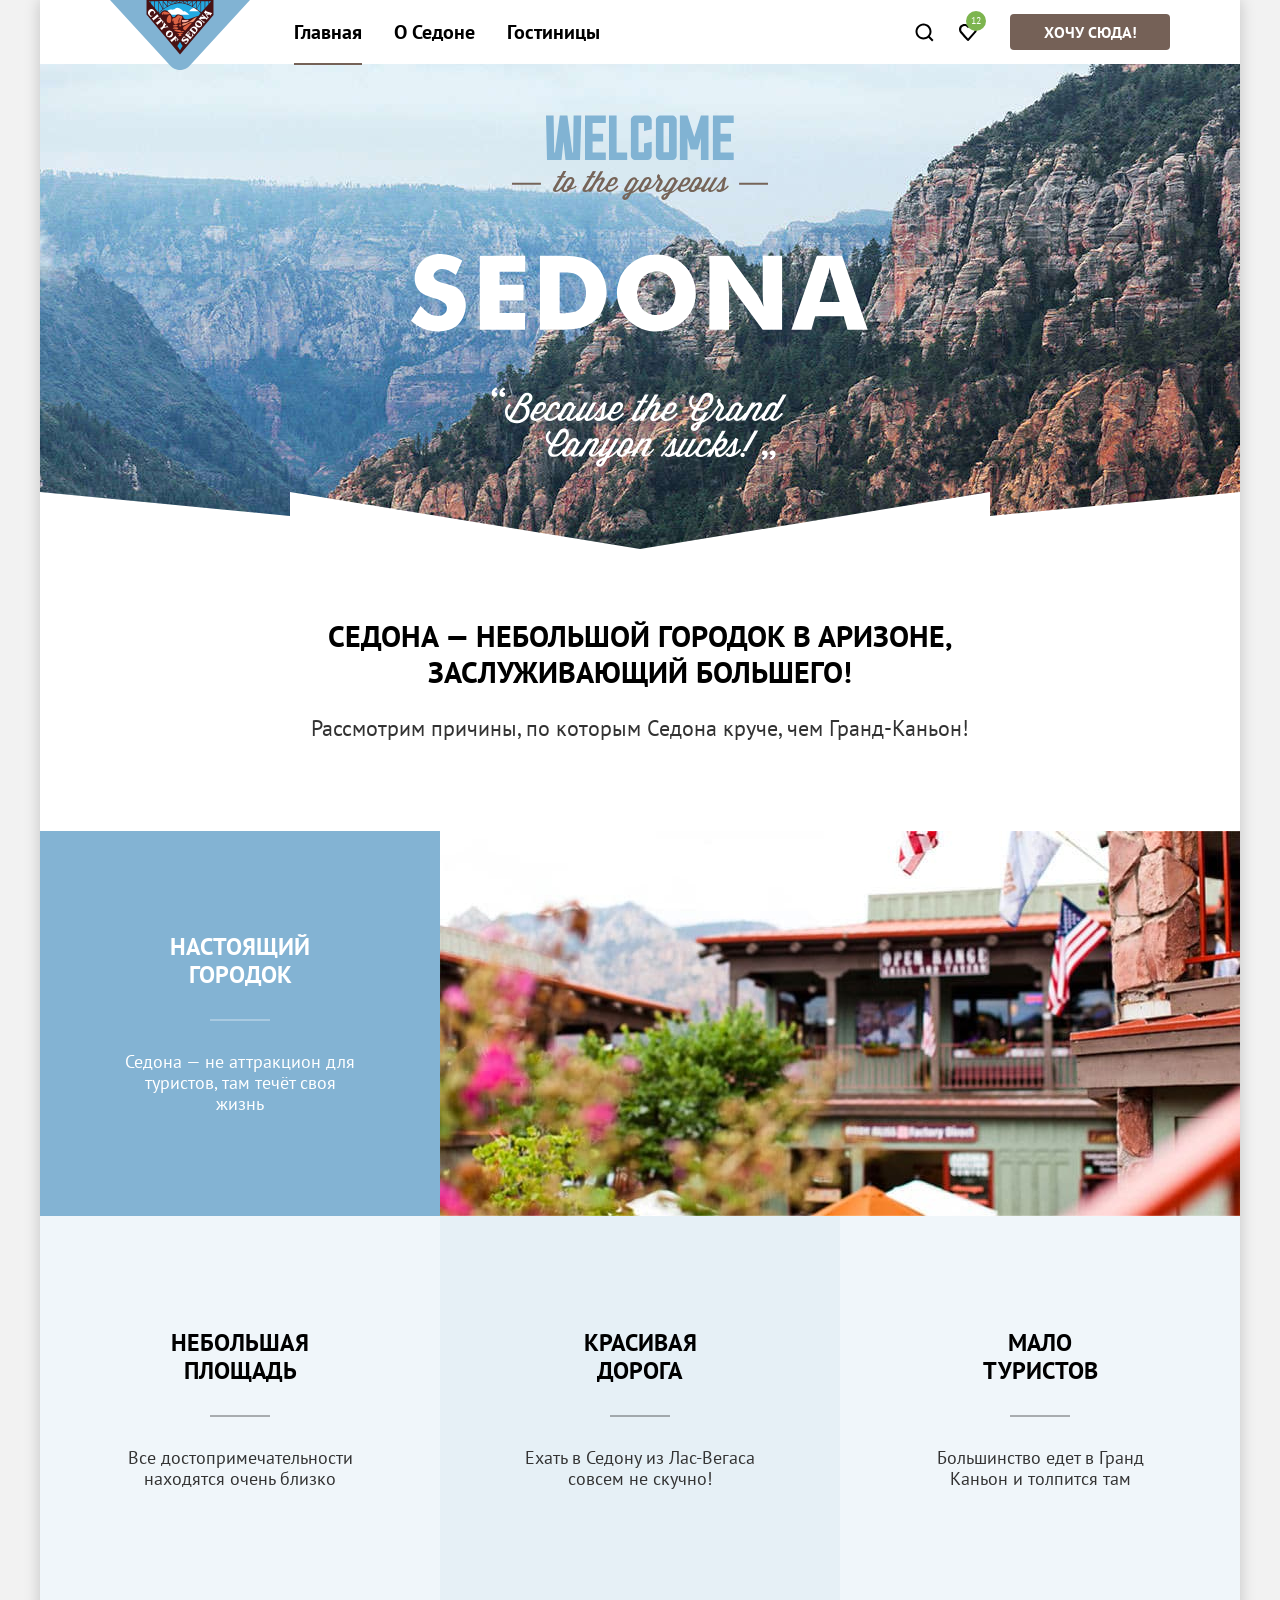
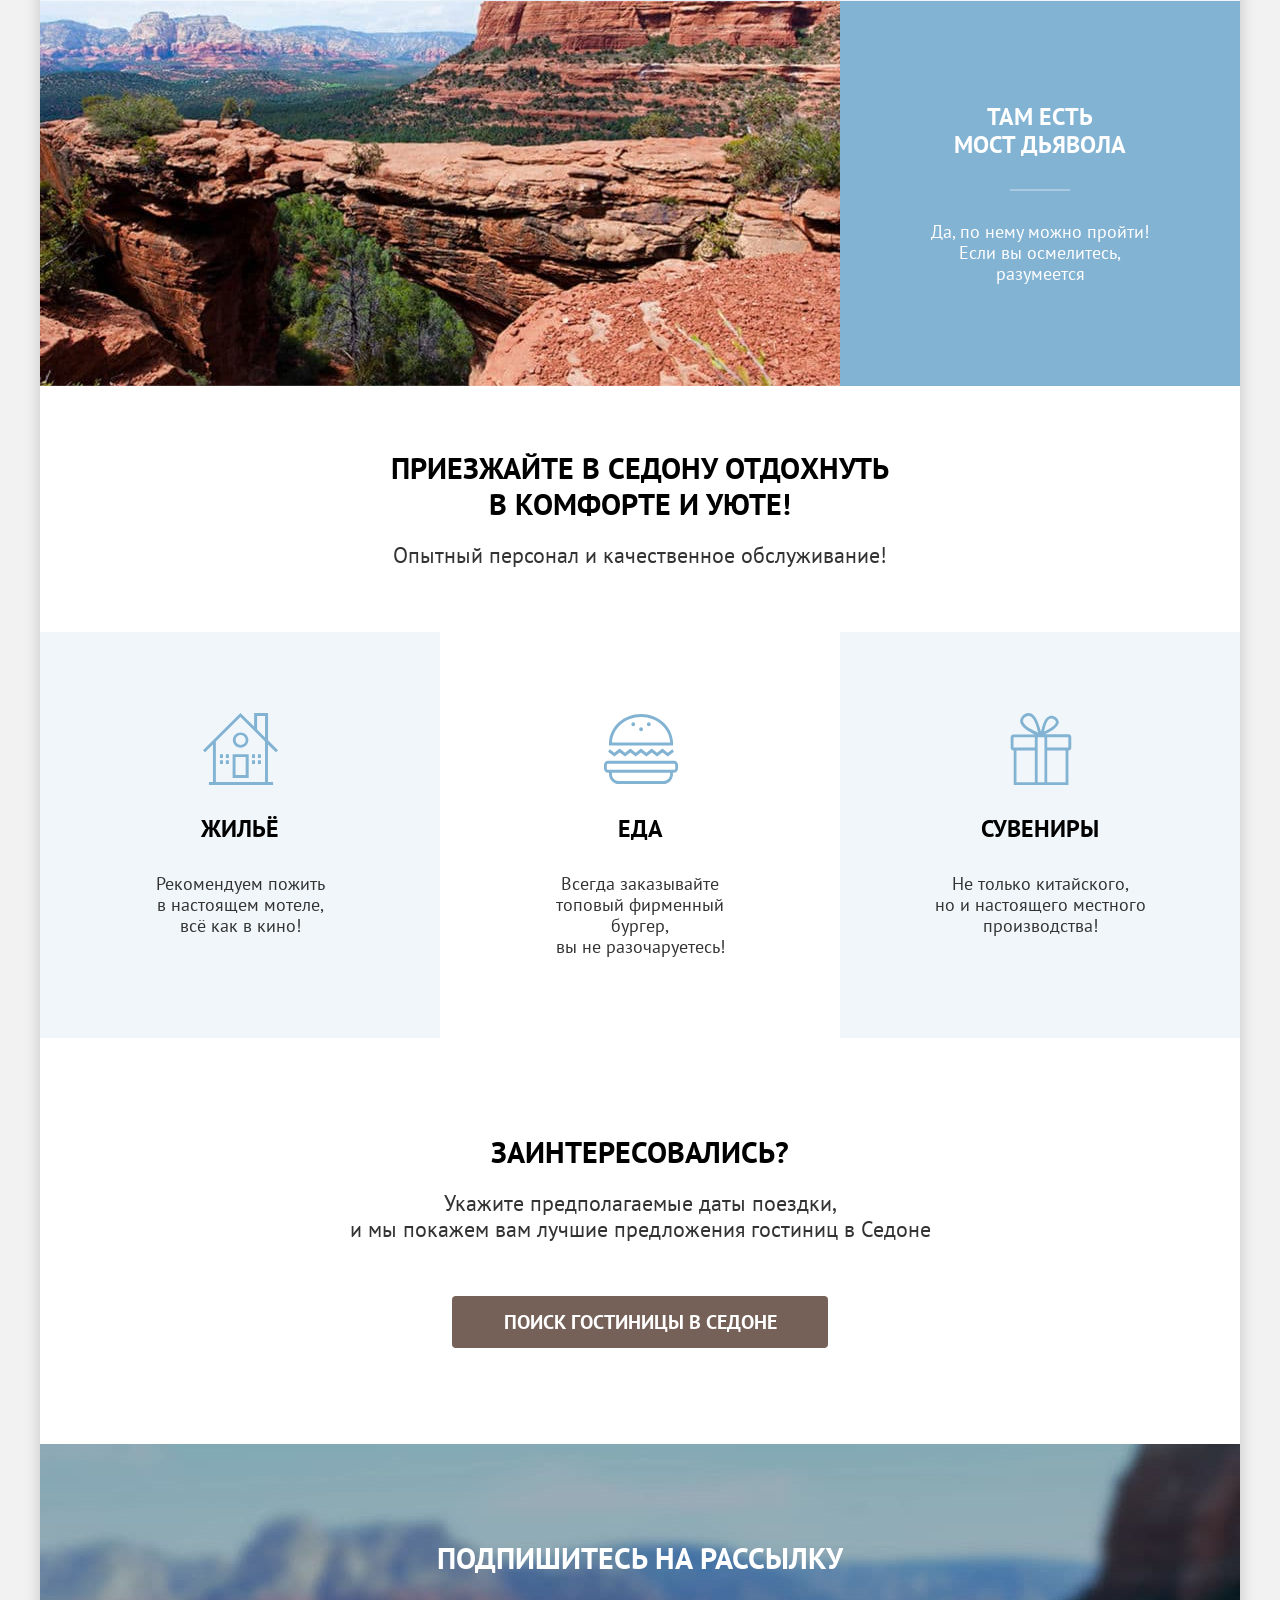
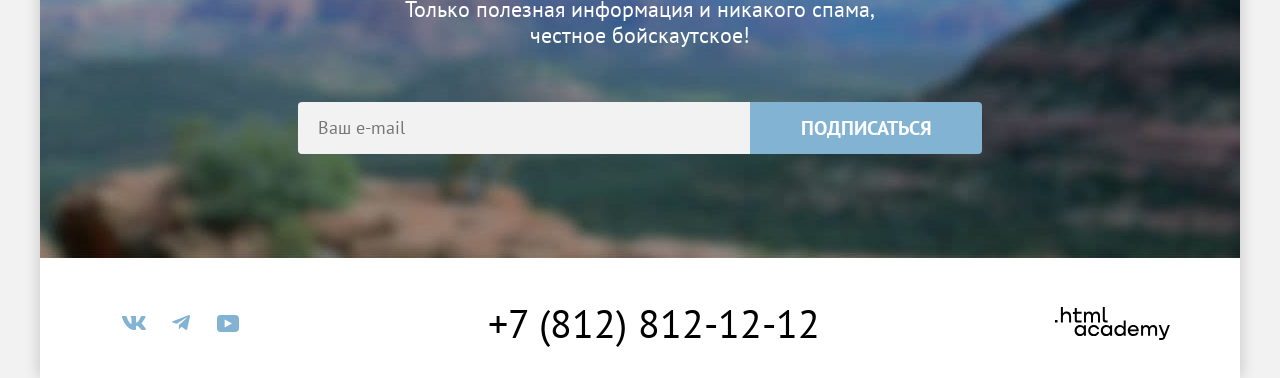
==== commit fabfd1e0: "Исправление замечаний после 1-ой Проверки" ====
--- a/index.html
+++ b/index.html
@@ -5,6 +5,7 @@
     <meta charset="utf-8">
     <title>Город Седона – каньоны Аризоны</title>
     <link rel="stylesheet" href="styles/styles.css">
+    <link rel="icon" href="/favicon.ico">
   </head>
 
   <body>
@@ -121,7 +122,8 @@
             <p class="title-text">Укажите предполагаемые даты поездки, <br> и&nbsp;мы&nbsp;покажем вам лучшие
               предложения гостиниц в&nbsp;Седоне</p>
           </div>
-          <a class="button button-search" href="#">Поиск гостиницы в Седоне</a>
+          <button class="button button-search" type="button" onclick="window.modalDialog.showModal();">Поиск гостиницы
+            в Седоне</button>
         </section>
         <section class="subscribe subscribe-special" data-test="subscribe">
           <div class="title-wrapper subscribe-wrapper">
@@ -162,16 +164,70 @@
           <span class="visually-hidden">Логотип разработчика сайта HTML Academy</span>
         </a>
       </footer>
-      <div class="modal-container modal-container-close">
-        <div class="modal modal-search">
-          <button class="modal-close-button">
-            <span class="visually-hidden">Закрыть</span>
-          </button>
-          <section class="modal-content">
-            <h2 class="modal-title">Поиск гостиницы в Седоне</h2>
+      <dialog class="modal-window" id="modalDialog">
+        <div class="modal-container">
+          <div class="modal modal-search">
+            <form method="dialog">
+              <button class="modal-close-button" type="submit">
+                <span class="visually-hidden">Закрыть</span>
+              </button>
+            </form>
+            <section class="modal-content">
+              <h2 class="modal-title">Поиск гостиницы в Седоне</h2>
+              <form class="modal-form" action="https://echo.htmlacademy.ru/" method="post">
+                <p class="form-check-date">
+                  <label class="modal-label-title" for="check-in-date">Дата заезда:</label>
+                  <input class="input input-check-date" type="text" id="check-in-date" name="check-in-date"
+                    placeholder="Укажите дату" value="27 апреля 2020" autofocus required>
+                  <span class="icon-calendar" tabindex="0" aria-label="Календарь даты заезда"></span>
+                  <span class="form-info form-info-warning">Мы не можем отправить вас в прошлое.</span>
+                </p>
+                <p class="form-check-date">
+                  <label class="modal-label-title" for="check-out-date">Дата выезда:</label>
+                  <input class="input input-check-date" type="text" id="check-out-date" name="check-out-date"
+                    placeholder="Укажите дату" value="1 сентября 2023" required>
+                  <span class="icon-calendar" tabindex="0" aria-label="Календарь даты выезда "></span>
+                  <span class="form-info">На эти даты есть свободные номера. Пока есть.</span>
+                </p>
+                <div class="check-in-all-persons-wrapper">
+                  <div class="check-in-persons-wrapper check-in-adults-wrapper">
+                    <label class="modal-label-title" for="adults">Взрослые:</label>
+                    <div class="buttons-wrap">
+                      <button class="button button-plus-minus button-minus" type="button">
+                        <span class="visually-hidden">Увеличивает количество взрослых</span>
+                      </button>
+                      <input class="input input-persons" type="text" id="adults" name="adults" value="2" placeholder="0"
+                        maxlength="2" required>
+                      <button class="button button-plus-minus button-plus" type="button">
+                        <span class="visually-hidden">Уменьшает количество взрослых</span>
+                      </button>
+                    </div>
+                  </div>
+                  <div class="check-in-persons-wrapper check-in-children-wrapper">
+                    <label class="modal-label-title modal-label-title-children" for="children">Дети:</label>
+                    <span class="tooltip-icon" tabindex="0"></span>
+                    <span class="tooltip-text">Укажите количество детей, которые будут с&nbsp;вами, возраст
+                      которых
+                      от&nbsp;6&nbsp;до&nbsp;18&nbsp;лет. Дети до&nbsp;6&nbsp;лет размещаются бесплатно.
+                    </span>
+                    <div class="buttons-wrap">
+                      <button class="button button-plus-minus button-minus" type="button">
+                        <span class="visually-hidden">Увеличивает количество детей</span>
+                      </button>
+                      <input class="input input-persons" type="text" id="children" name="children" value="2"
+                        placeholder="0" maxlength="2">
+                      <button class="button button-plus-minus button-plus" type="button">
+                        <span class="visually-hidden">Уменьшает количество детей</span>
+                      </button>
+                    </div>
+                  </div>
+                </div>
+                <button class=" button button-request" type="submit">Найти</button>
+              </form>
             </section>
+          </div>
         </div>
-      </div>
+      </dialog>
     </div>
   </body>
 
--- a/styles/styles.css
+++ b/styles/styles.css
@@ -1,17 +1,17 @@
  @font-face {
-   font-family: "PT Sans";
-   font-weight: 400;
-   font-style: normal;
-   font-display: swap;
-   src: url("../fonts/ptsans-400.woff2") format("woff2");
+  font-family: "PT Sans";
+  font-weight: 400;
+  font-style: normal;
+  font-display: swap;
+  src: url("../fonts/ptsans-400.woff2") format("woff2");
  }
 
  @font-face {
-   font-family: "PT Sans";
-   font-weight: 700;
-   font-style: normal;
-   font-display: swap;
-   src: url("../fonts/ptsans-700.woff2") format("woff2");
+  font-family: "PT Sans";
+  font-weight: 700;
+  font-style: normal;
+  font-display: swap;
+  src: url("../fonts/ptsans-700.woff2") format("woff2");
  }
 
  body {
@@ -23,7 +23,9 @@
   margin: 0;
 }
 
-* {
+*,
+*::before,
+*::after {
   box-sizing: border-box;
 }
 
@@ -53,6 +55,7 @@
   color: #ffffff;
   background-color: #83b3d3;
   display: inline-block;
+  align-self: center;
   font-family: inherit;
   font-size: 16px;
   line-height: 20px;
@@ -69,7 +72,6 @@
 .button:hover,
 .button:focus {
   background-color: #68a2ca;
-  outline: none;
 }
 
 .button:active {
@@ -79,6 +81,7 @@
 .button:disabled {
   color: #ffffff;
   background-color: #e5e5e5;
+  cursor: not-allowed;
 }
 
 .header {
@@ -94,6 +97,15 @@
 .logo {
   margin-bottom: -6px;
   position: relative;
+}
+
+.logo:hover,
+.logo:focus {
+  filter: saturate(1.5);
+}
+
+.logo:active {
+  opacity: 0.8;
 }
 
 .nav img {
@@ -131,6 +143,15 @@
   position: relative;
 }
 
+.nav-link:not(.nav-link-current):hover,
+.nav-link:not(.nav-link-current):focus {
+  color: #756157;
+}
+
+.nav-link:not(.nav-link-current):active {
+  color: rgba(117, 97, 87, 0.3);
+}
+
 .nav-link-current::after {
   content: "";
   position: absolute;
@@ -160,10 +181,28 @@
   mask-image: url("../images/icons/search.svg");
 }
 
+.user-menu-search:hover::before,
+.user-menu-search:focus::before {
+  background: #756157;
+}
+
+.user-menu-search:active::before {
+  background: rgba(117, 97, 87, 0.3);
+}
+
 .user-menu-favorites::before {
   -webkit-mask-image: url("../images/icons/favorite.svg");
   mask-image: url("../images/icons/favorite.svg");
   position: relative;
+}
+
+.user-menu-favorites:hover::before,
+.user-menu-favorites:focus::before {
+  background: #756157;
+}
+
+.user-menu-favorites:active::before {
+  background: rgba(117, 97, 87, 0.3);
 }
 
 .favorites-number {
@@ -177,21 +216,22 @@
   padding: 5px;
   padding-left: 4px;
   position: absolute;
+  width: 20px;
+  height: 20px;
   top: 11px;
   right: 4px;
-  z-index: 1;
 }
 
 .user-menu-button {
   background-color: #756157;
   min-width: 160px;
+  max-width: 55%;
   margin-left: 20px;
 }
 
 .user-menu-button:hover,
 .user-menu-button:focus {
   background-color: #615048;
-  outline: none;
 }
 
 .user-menu-button:active {
@@ -244,31 +284,31 @@
   font-weight: 700;
   text-transform: uppercase;
   margin: 0;
-  position: relative;
-}
-
-.advantages-item-wrap .subtitle::after{
-  content: "";
-  position: absolute;
-  right: 85px;
-  left: 85px;
-  top: 85px;
-  height: 2px;
-  background-color: rgba(0, 0, 0, 0.3);
 }
 
 .subtitle-special {
   color: #ffffff;
-}
-
-.advantages-item-wrap .subtitle-special::after {
-  background-color: rgba(255, 255, 255, 0.3);
 }
 
 .subtitle-text {
   font-size: 18px;
   line-height: 21px;
   margin: 0;
+  position: relative;
+}
+
+.advantages-item-wrap .subtitle-text::before {
+  content: "";
+  display: block;
+  margin-inline: auto;
+  margin-block-end: 30px;
+  width: 60px;
+  height: 2px;
+  background-color: rgba(0, 0, 0, 0.3);
+}
+
+.advantages-item-wrap-special .subtitle-text::before {
+  background-color: rgba(255, 255, 255, 0.3);
 }
 
 .advantages {
@@ -319,7 +359,7 @@
   display: flex;
   flex-direction: column;
   flex-grow: 1;
-  gap: 62px;
+  gap: 30px;
   margin: auto 0;
   padding: 85px;
 }
@@ -342,43 +382,36 @@
 .advices-item {
   display: flex;
   flex-direction: column;
-  justify-content: end;
   flex-grow: 1;
   align-items: center;
   gap: 30px;
   width: 400px;
   min-height: 385px;
-  margin: auto 0;
   padding: 81px 85px 81px;
-  position: relative;
 }
 
 .advices-item:nth-child(odd) {
   background-color: rgba(131, 179, 211, 0.12);
 }
 
-.advices-item::after {
+.advices-item::before {
   content: "";
   display: block;
   width: 75px;
   height: 72px;
-  position: absolute;
-  top: 80px;
   background: no-repeat center / contain;
 }
 
-.advices-item-house::after {
+.advices-item-house::before {
   background-image: url("../images/house.svg");
 }
 
-.advices-item-food::after {
+.advices-item-food::before {
   background-image: url("../images/food.svg");
 }
 
-.advices-item-gift::after {
+.advices-item-gift::before {
   background-image: url("../images/gift.svg");
-  top: 78px;
-  height: 76px;
 }
 
 .search {
@@ -397,6 +430,7 @@
   font-size: 20px;
   line-height: 36px;
   min-width: 376px;
+  max-width: 45%;
 }
 
 .button-search:hover,
@@ -454,27 +488,51 @@
   flex-grow: 1;
 }
 
+.input:hover {
+  background-color: #e6e6e6;
+  transition: 0.2s;
+}
+
+.input:focus {
+  background-color: #e6e6e6;
+  outline: 3px solid #82b3d3;
+  transition: 0.1s;
+}
+
+.input:disabled {
+  cursor: not-allowed;
+  background-color: rgba(230, 230, 230, 0.3);
+}
+
 .button-subscribe {
   font-size: 20px;
   line-height: 36px;
   min-width: 232px;
+  max-width: 40%;
   border-radius: 0 4px 4px 0;
 }
 
+.button-subscribe:disabled {
+  cursor: not-allowed;
+}
+
 .footer {
   display: flex;
+  flex-wrap: wrap;
   justify-content: space-between;
   align-items: center;
   padding: 45px 70px 35px;
 }
 
 .socials {
+  display: flex;
+  flex-wrap: wrap;
   width: 142px;
-  height: 40px;
 }
 
 .socials-list {
   display: flex;
+  flex-wrap: wrap;
 }
 
 .socials-link {
@@ -521,6 +579,13 @@
 
 .socials-link:active::before {
   background: rgba(104, 162, 202, 0.3);
+}
+
+.contacts {
+  display: flex;
+  flex-wrap: wrap;
+  justify-content: center;
+  align-items: center;
 }
 
 .contacts-phone {
@@ -530,7 +595,6 @@
   line-height: 40px;
   text-transform: uppercase;
   text-decoration: none;
-  white-space: nowrap;
   display: inline-block;
 }
 
@@ -570,18 +634,42 @@
   background: rgba(117, 97, 87, 0.3);
 }
 
+body:has(.modal-window[open]:modal) {
+  overflow: hidden;
+}
+
+html:has(.modal-window[open]:modal) {
+  scrollbar-width: none;
+  scrollbar-color: transparent transparent;
+
+  &::-webkit-scrollbar {
+   width: 0;
+   background: transparent;
+  }
+}
+
+.modal-window {
+  margin: 0;
+  padding: 0;
+  border: 0;
+}
+
+.modal-window[open]:modal {
+  width: 100%;
+  height: 100%;
+  background: transparent;
+}
+
+.modal-window::backdrop {
+  background: rgba(242, 242, 242, 0.8);
+}
+
 .modal-container {
   position: fixed;
-  top: 0;
-  left: 0;
+  inset: 0;
   display: flex;
   width: 100%;
   height: 100%;
-  background-color: rgba(242, 242, 242, 0.8);
-}
-
-.modal-container-close {
-  display: none;
 }
 
 .modal {
@@ -594,7 +682,8 @@
 }
 
 .modal-search {
-  width: 717px;
+  min-width: 717px;
+  max-width: 1000px;
 }
 
 .modal-close-button {
@@ -604,20 +693,299 @@
   right: 52px;
   width: 52px;
   height: 52px;
-  background-color: rgba(242, 242, 242, 1);
   border: none;
   border-radius: 50%;
-  background-image: url("../images/icons/close.svg");
-  background-repeat: no-repeat;
-  background-position: center;
+  background-color: #f2f2f2;
   cursor: pointer;
 }
 
+.modal-close-button::after {
+  position: absolute;
+  content: "";
+  display: block;
+  top: 19px;
+  left: 19px;
+  width: 14px;
+  height: 14px;
+  background: #000000;
+  -webkit-mask: url("../images/icons/close.svg") no-repeat center;
+  mask: url("../images/icons/close.svg") no-repeat center;
+}
+
+.modal-close-button:hover {
+  background-color: #e6e6e6;
+  transition: 0.1s;
+}
+
+.modal-close-button:focus {
+  background-color: #e6e6e6;
+  outline: 3px solid #82b3d3;
+}
+
+.modal-close-button:active::after {
+  opacity: 0.3;
+}
+
+.modal-form {
+  display: grid;
+  grid-template-columns: repeat(4, auto);
+  row-gap: 48px;
+}
+
+.form-check-date {
+  display: flex;
+  justify-content: space-between;
+  align-items: center;
+  margin: 0;
+  position: relative;
+  grid-column: 1 / -1;
+}
+
+.form-info {
+  position: absolute;
+  top: 52px;
+  left: 157px;
+  font-size: 16px;
+  line-height: 21px;
+  text-align: left;
+}
+
+.form-info-warning {
+  color: #ff5757;
+}
+
+.input-check-date {
+  font-weight: 700;
+  width: 440px;
+  border-radius: 4px;
+  padding: 12px 20px;
+  text-indent: 0;
+  flex-grow: 0;
+}
+
+.input-check-date:hover {
+  background-color: #e6e6e6;
+  transition: 0.4s;
+}
+
+.input-check-date:focus {
+  background-color: #e6e6e6;
+  border-radius: 5px;
+  outline: 3px solid #82b3d3;
+  transition: 0.1s;
+}
+
+.icon-calendar {
+  position: absolute;
+  content: "";
+  display: block;
+  width: 20px;
+  height: 20px;
+  top: 14px;
+  right: 20px;
+  cursor: pointer;
+  opacity: 0.3;
+  background: url("../images/icons/calendar.svg") no-repeat center;
+}
+
+.icon-calendar:hover {
+  opacity: 1;
+  transition: opacity 0.4s;
+}
+
+.icon-calendar:focus {
+  opacity: 1;
+  outline: 3px solid #82b3d3;
+  border-radius: 4px;
+  transition: 0.1s;
+}
+
+.icon-calendar:active {
+  opacity: 0.6;
+  transition: 0.1s;
+}
+
 .modal-title {
-  font-size: 32px;
-  line-height: 35px;
+  font-size: 30px;
+  line-height: 36px;
+  text-align: left;
+  max-width: 560px;
+  margin: 0;
+  margin-bottom: 64px;
   color: #000000;
   text-transform: uppercase;
+}
+
+.check-in-all-persons-wrapper {
+  display: flex;
+  justify-content: space-between;
+  grid-column: 1 / -1;
+}
+
+.check-in-persons-wrapper {
+  display: flex;
+  flex-wrap: wrap;
+  align-items: center;
+  justify-content: space-between;
+  min-width: 242px;
+  gap: 46px;
+}
+
+.modal-label-title {
+  font-size: 20px;
+  line-height: 24px;
+  font-weight: 700;
+  text-transform: capitalize;
+  color: inherit;
+  cursor: pointer;
+}
+
+.tooltip-icon {
+  position: absolute;
+  width: 0;
+  height: 0;
+}
+
+.tooltip-icon::after {
+  position: absolute;
+  content: "";
+  display: block;
+  width: 26px;
+  height: 26px;
+  top: -12px;
+  left: 59px;
+  cursor: pointer;
+  background: url("../images/icons/info.svg") no-repeat center;
+}
+
+.check-in-children-wrapper {
+  position: relative;
+}
+
+.tooltip-text {
+  font-size: 16px;
+  line-height: 20px;
+  font-weight: 400;
+  text-align: left;
+  color: #ffffff;
+  border-radius: 10px;
+  box-shadow: 0 15px 30px 0 rgba(0, 0, 0, 0.3);
+  background: #333333;
+  width: 256px;
+  padding: 21px;
+  position: absolute;
+  content: "";
+  top: 52px;
+  left: -56px;
+  opacity: 0;
+  visibility: hidden;
+  transition: opacity 0.5s, visibility 0.5s;
+}
+
+.tooltip-text::before {
+  position: absolute;
+  content: "";
+  display: block;
+  width: 0;
+  height: 0;
+  top: -17px;
+  left: 119px;
+  border: 9px solid transparent;
+  border-bottom: 9px solid #333333;
+}
+
+.tooltip-icon:hover + .tooltip-text,
+.tooltip-icon:focus + .tooltip-text,
+.tooltip-icon:active + .tooltip-text {
+  opacity: 1;
+  visibility: visible;
+}
+
+.buttons-wrap {
+  display: flex;
+  width: 110px;
+  align-items: center;
+  background-color: #f2f2f2;
+  border-radius: 4px;
+}
+
+.button-plus-minus {
+  display: flex;
+  justify-content: center;
+  align-items: center;
+  width: 20px;
+  height: 20px;
+  margin: 14px 10px;
+  padding: 0;
+  background-color: #f2f2f2;
+  cursor: pointer;
+}
+
+.button-plus-minus::after {
+  content: "";
+  display: block;
+  width: 20px;
+  height: 20px;
+  background-color:  rgba(117, 97, 87, 0.3);
+  -webkit-mask: no-repeat center;
+  mask: no-repeat center;
+}
+
+.button-plus::after {
+  -webkit-mask-image: url("../images/icons/plus.svg");
+  mask-image: url("../images/icons/plus.svg");
+}
+
+.button-minus::after {
+  -webkit-mask-image: url("../images/icons/minus.svg");
+  mask-image: url("../images/icons/minus.svg");
+}
+
+.button-plus-minus:hover,
+.button-plus-minus:focus,
+.button-plus-minus:active {
+  background-color: #f2f2f2;
+  transition: 0.2s;
+}
+
+.button-plus-minus:focus {
+  outline: 3px solid #82b3d3;
+  border-radius: 4px;
+}
+
+.button-plus-minus:hover::after {
+  background-color: #000000;
+  transition: 0.2s;
+}
+
+.button-plus-minus:focus::after {
+  background: #000000;
+  transition: 0.2s;
+}
+
+.button-plus-minus:active::after {
+  background-color:  rgba(117, 97, 87, 0.3);
+  transition: 0.2s;
+}
+
+.input-persons {
+  line-height: 20px;
+  font-weight: 700;
+  text-indent: 0;
+  text-align: center;
+  width: 31px;
+  padding: 14px 4px;
+  cursor: pointer;
+  border-radius: 4px;
+  transition: 0.2s;
+}
+
+.button-request {
+  font-size: 20px;
+  line-height: 24px;
+  padding-block: 18px;
+  border-radius: 10px;
+  grid-column: 1 / -1;
 }
 
 .catalog-top {
@@ -691,6 +1059,7 @@
 .filter-form {
   display: flex;
   gap: 70px;
+  flex-wrap: wrap;
 }
 
 .filter-group {
@@ -704,10 +1073,31 @@
   border: none;
 }
 
+.filter-list {
+  display: grid;
+  grid-auto-columns: min-content;
+  gap: 16px;
+}
+
+.filter-title {
+  font-size: 20px;
+  line-height: 24px;
+  font-weight: 700;
+  max-width: 148px;
+  margin-bottom: 32px;
+  padding: 0;
+}
+
+.filter-item {
+  font-size: 18px;
+  line-height: 23px;
+}
+
 .filter-subject {
   position: relative;
   display: block;
   padding-left: 36px;
+  cursor: pointer;
 }
 
 .input-check {
@@ -728,10 +1118,12 @@
   position: absolute;
   content: "";
   display: block;
-  width: 13px;
-  height: 10px;
-  top: 6px;
-  left: 4px;
+  width: 20px;
+  height: 19px;
+  top: 50%;
+  left: 50%;
+  transform: translate(-50%,-50%);
+  background: no-repeat;
   background-image: url("../images/icons/tick.svg");
 }
 
@@ -742,29 +1134,57 @@
   width: 10px;
   height: 10px;
   border-radius: 50%;
-  top: 5px;
-  left: 5px;
+  top: 50%;
+  left: 50%;
+  transform: translate(-50%,-50%);
   background-color: #3f5e72;
 }
 
 .filter-subject:hover .input-check {
   background-color: rgba(255, 255, 255, 0.6);
+  transition: 0.2s;
 }
 
 .filter-subject:hover .check-box-title {
   color: rgba(255, 255, 255, 0.6);
-}
-
-.filter-subject:focus {
-  outline: 3px solid #3f5e72;
+  transition: 0.2s;
+}
+
+.input-check:focus {
+  outline: 3px solid #83b3d3;
+  transition: 0.1s;
 }
 
 .filter-subject:active .input-check {
   background-color: rgba(255, 255, 255, 0.3);
+  transition: 0.2s;
 }
 
 .filter-subject:active .check-box-title {
   color: rgba(255, 255, 255, 0.3);
+  transition: 0.2s;
+}
+
+.filter-group:disabled label {
+  cursor: not-allowed;
+}
+
+.filter-group:disabled .input-check {
+  outline: none;
+  background-color: rgba(255, 255, 255, 0.1);
+}
+
+.filter-group:disabled .check-box-title {
+  color: rgba(255, 255, 255, 0.1);
+}
+
+.filter-group:disabled .range-scale {
+  opacity: 0.3;
+}
+
+.filter-group:disabled .button-slider {
+  outline: none;
+  cursor: not-allowed;
 }
 
 .filter-group-price {
@@ -773,25 +1193,18 @@
   column-gap: 2px;
   align-content: space-between;
   margin: 0;
-  margin-left: 70px;
-}
-
-.filter-list {
-  display: grid;
-  gap: 16px;
-}
-
-.filter-title {
-  font-size: 20px;
-  line-height: 24px;
-  font-weight: 700;
-  margin-bottom: 32px;
-  padding: 0;
-}
-
-.filter-item {
-  font-size: 18px;
-  line-height: 23px;
+  margin-left: auto;
+}
+
+.filter-inputs-wrapper {
+  display: flex;
+  gap: 2px;
+  grid-column: 1 / -1;
+}
+
+.control-price-wrap {
+  position: relative;
+  display: flex;
 }
 
 .filter-input {
@@ -800,6 +1213,11 @@
   padding-block: 12px;
 }
 
+.filter-input:focus {
+  background-color: #e6e6e6;
+  outline: 3px solid #82b3d3;
+}
+
 .filter-input-right {
   border-radius: 0 4px 4px 0;
 }
@@ -809,20 +1227,47 @@
   font-size: inherit;
 }
 
+.input-text {
+  position: absolute;
+  content: "";
+  display: block;
+  width: 20px;
+  height: 24px;
+  top: 12px;
+  right: 17px;
+  font-size: 18px;
+  line-height: 24px;
+  color: #000000;
+  opacity: 0.3;
+  cursor: text;
+}
+
+.input-text-right {
+  right: 20px;
+}
+
+.range-scale {
+  grid-column: 1 / -1;
+  position: relative;
+  height: 4px;
+  margin-bottom: 8px;
+  background-color: rgba(255, 255, 255, 0.3);
+}
+
+.range-bar {
+  position: absolute;
+  height: 4px;
+  background-color: #ffffff;
+}
+
 .button-slider {
-  content: "";
-  display: block;
-  margin: 0;
-  padding: 0;
+  position: absolute;
   width: 20px;
   height: 20px;
+  background: #ffffff;
   border-radius: 5px;
   border-style: none;
-  background-color: #ffffff;
-}
-
-.button-slider-right {
-  justify-self: center;
+  cursor: pointer;
 }
 
 .button-slider:focus {
@@ -835,6 +1280,16 @@
   box-shadow: 0 7px 15px 0 rgba(0, 0, 0, 0.4);
 }
 
+.button-slider-min {
+  top: -8px;
+  left: -10px;
+}
+
+.button-slider-max {
+  top: -8px;
+  left: 197px;
+}
+
 .filter-form-buttons {
   display: flex;
   flex-direction: column;
@@ -843,6 +1298,12 @@
 
 .filter-form-button {
   min-width: 191px;
+  max-width: 45%;
+}
+
+.filter-form-button:disabled {
+  background-color: #e6e6e6;
+  cursor: not-allowed;
 }
 
 .button-reset {
@@ -852,7 +1313,7 @@
 
 .button-reset:hover {
   background-color: inherit;
-  color: rgba(255, 255, 255, 0.6);
+  opacity: 0.6;
 }
 
 .button-reset:focus {
@@ -877,6 +1338,7 @@
 }
 
 .select-wrap {
+  position: relative;
   display: flex;
   align-items: center;
   width: 292px;
@@ -890,24 +1352,30 @@
   line-height: 21px;
   color: #333333;
   width: 100%;
-  padding: 10px 16px;
+  padding: 14px 20px;
   padding-right: 99px;
-  border: 2px solid #e5e5e5;
+  outline: 2px solid #e5e5e5;
+  outline-offset: -2px;
+  border: none;
   border-radius: 4px;
   background-color: #ffffff;
+  background-image: url("../images/icons/arrow-down.svg");
+  background-repeat: no-repeat;
+  background-position: right 20px center;
+  appearance: none;
 }
 
 .select-sorting:hover,
 .select-sorting:focus {
-  border-color: #68a2ca;
-}
-
-.select-sorting:focus {
-  outline: #68a2ca;
+  outline-color: #68a2ca;
+  transition: 0.2s;
 }
 
 .select-sorting:disabled {
-  border-color: rgba(0, 0, 0, 0.3);
+  outline-color: #000000;
+  cursor: not-allowed;
+  color: #000000;
+  opacity: 0.3;
 }
 
 .view-mode-list {
@@ -928,7 +1396,6 @@
   height: 48px;
   border: 2px solid #e5e5e5;
   border-radius: 4px;
-  outline: none;
 }
 
 .view-mode-selected {
@@ -950,7 +1417,8 @@
 .view-mode-link::before {
   content: "";
   display: block;
-  background: #000000 no-repeat center;
+  background-color: #000000;
+  background: no-repeat center;
 }
 
 .view-mode-tile::before {
@@ -1037,7 +1505,6 @@
 .button-info:hover,
 .button-info:focus {
   background-color: #615048;
-  outline: none;
 }
 
 .button-info:active {
@@ -1057,7 +1524,6 @@
 .button-favorite-active:hover,
 .button-favorite-active:focus {
   background-color: #6c9e42;
-  outline: none;
 }
 
 .button-favorite-active:active {
@@ -1099,12 +1565,10 @@
   display: block;
   width: 18px;
   height: 17px;
-  position: absolute;
-  top: 10px;
+  transform: translateY(10px);
   background-image: url("../images/icons/star.svg");
   background-repeat: space;
   background-position: left;
-  outline: 1px solid rgba(252, 0, 189, 0.5);
 }
 
 .stars-two::after {
